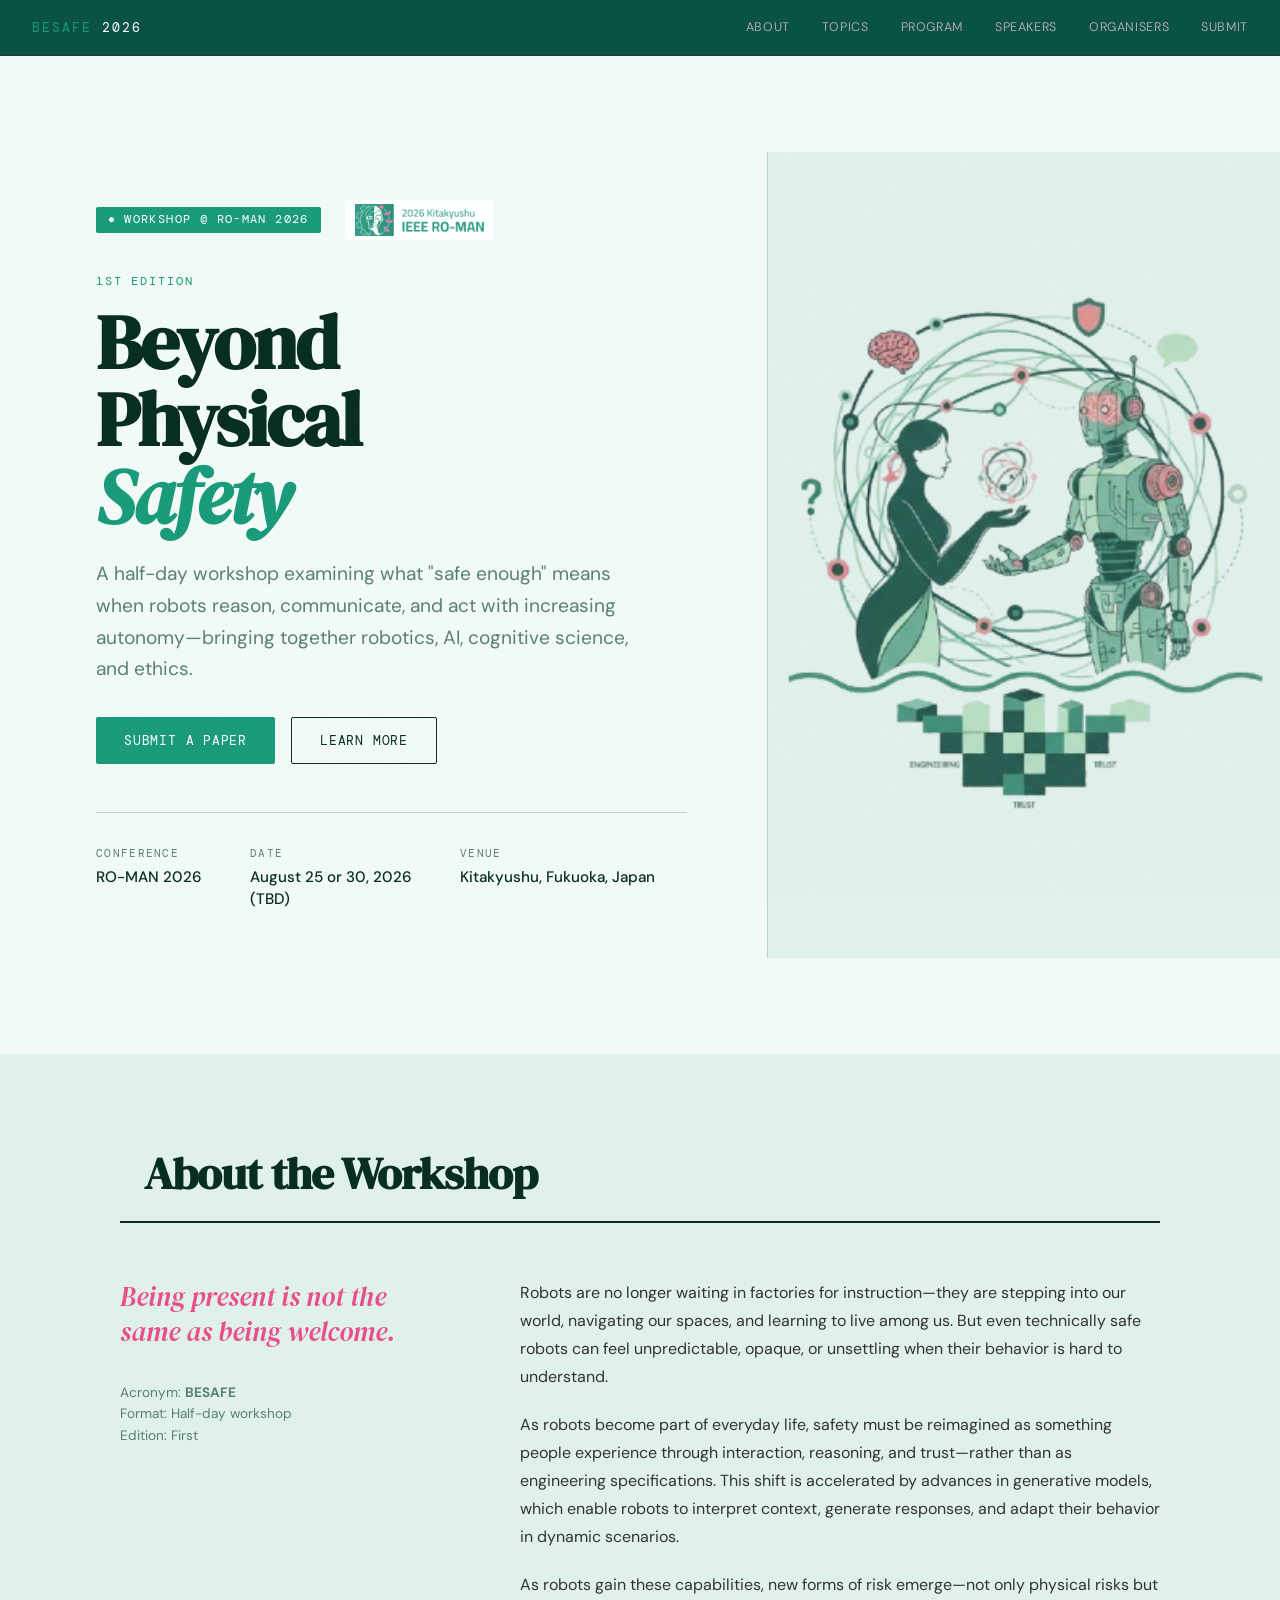
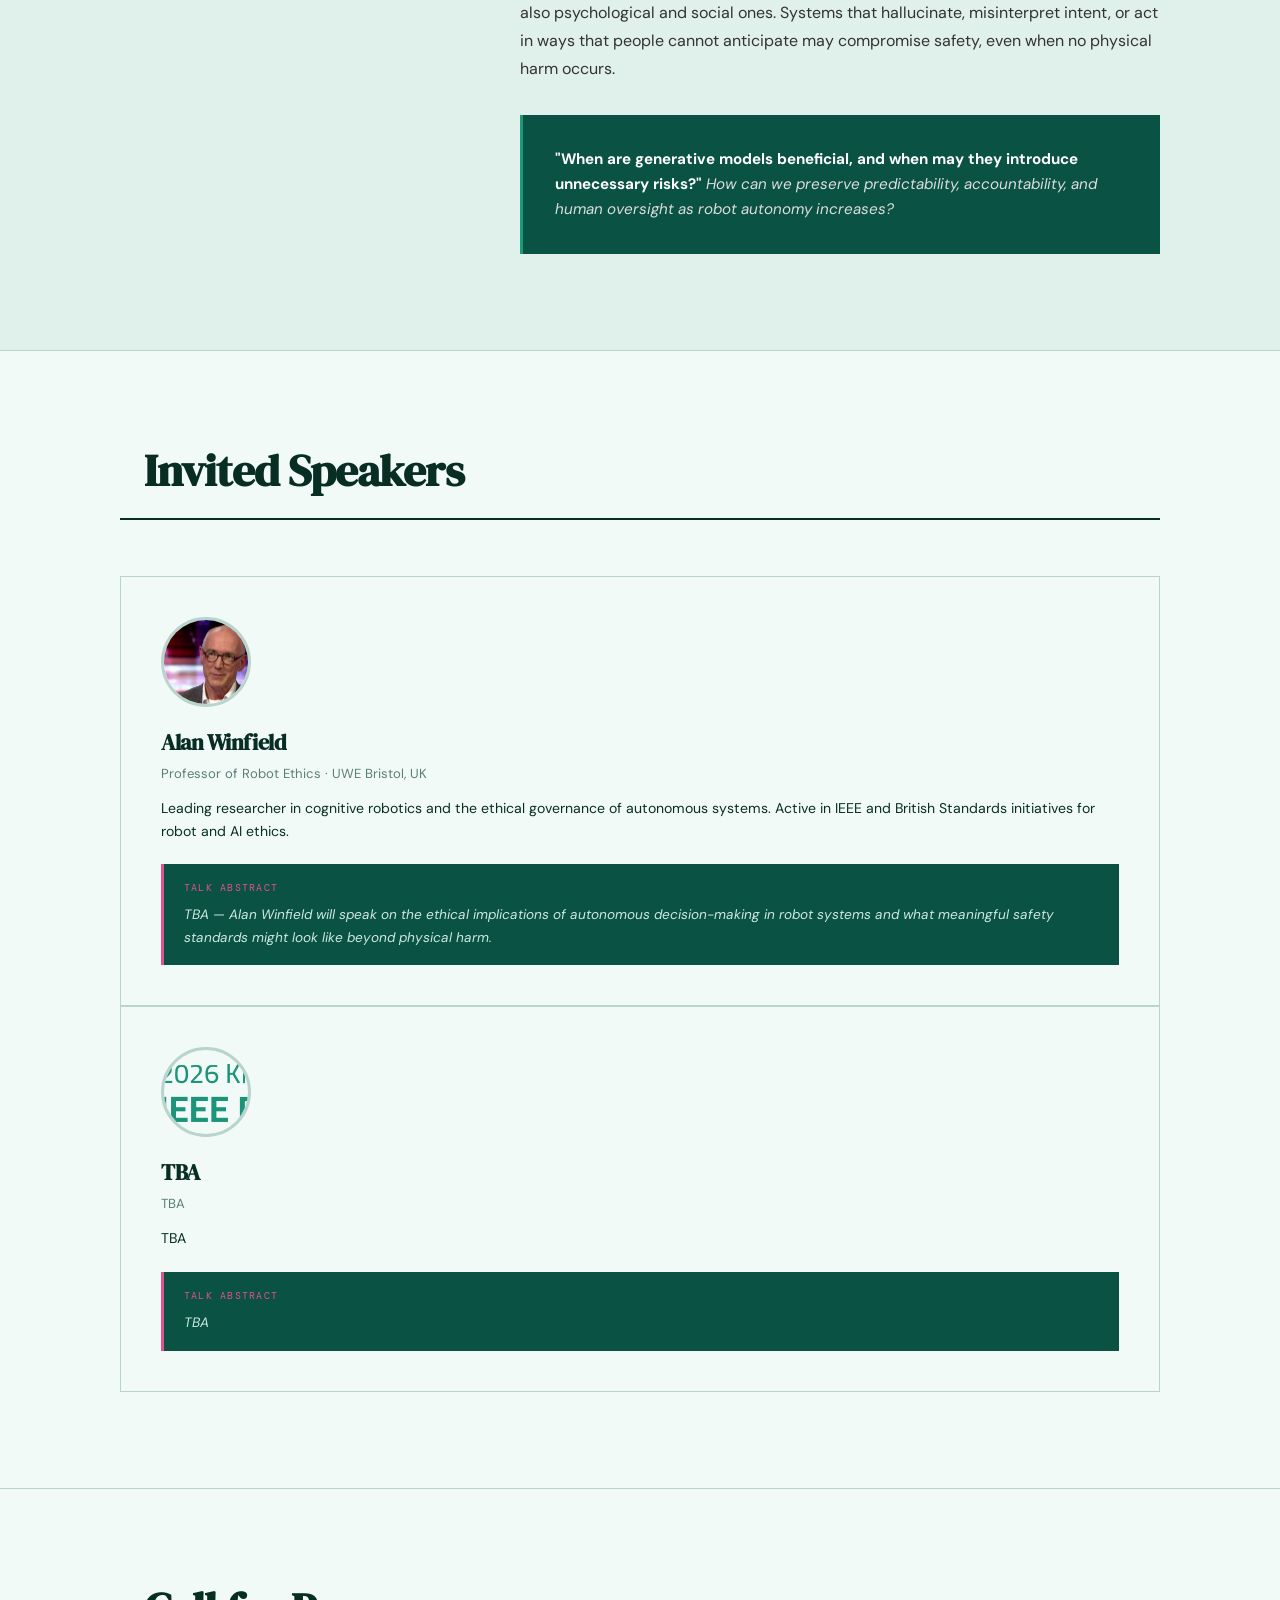
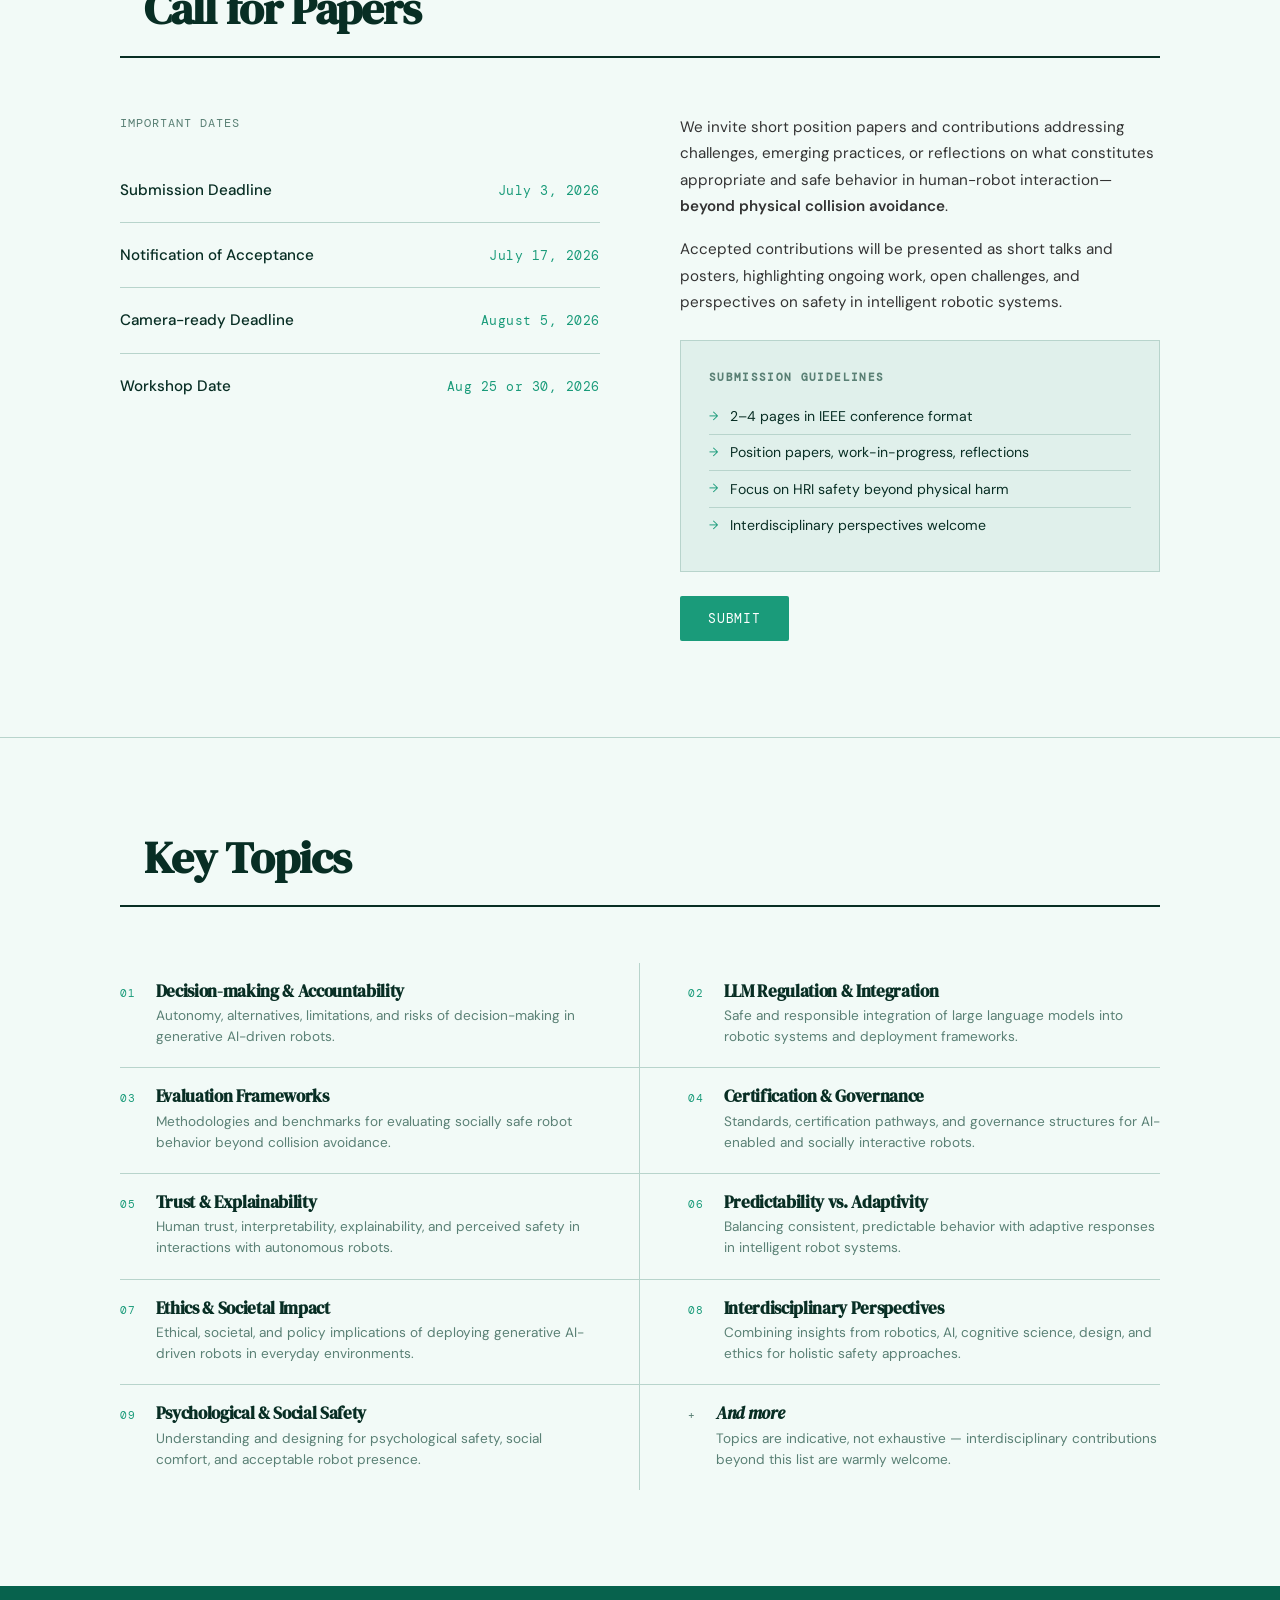
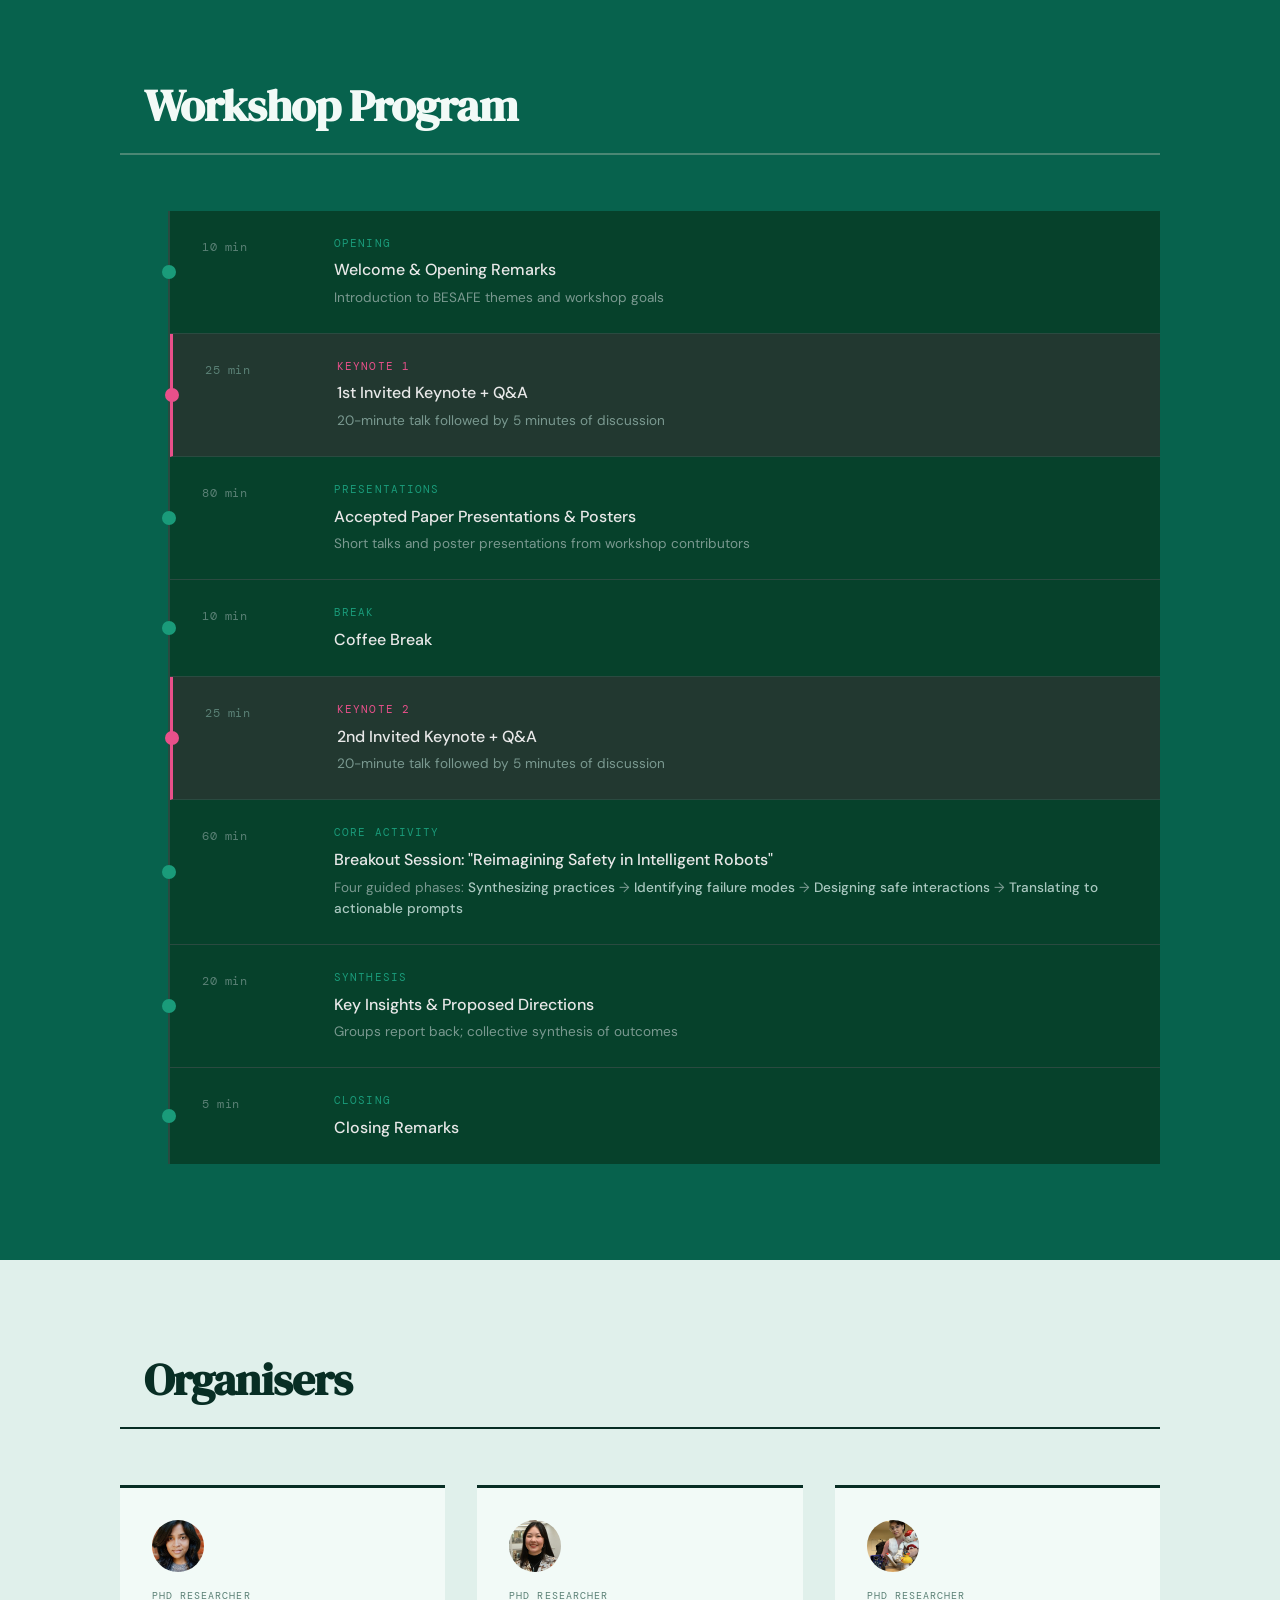
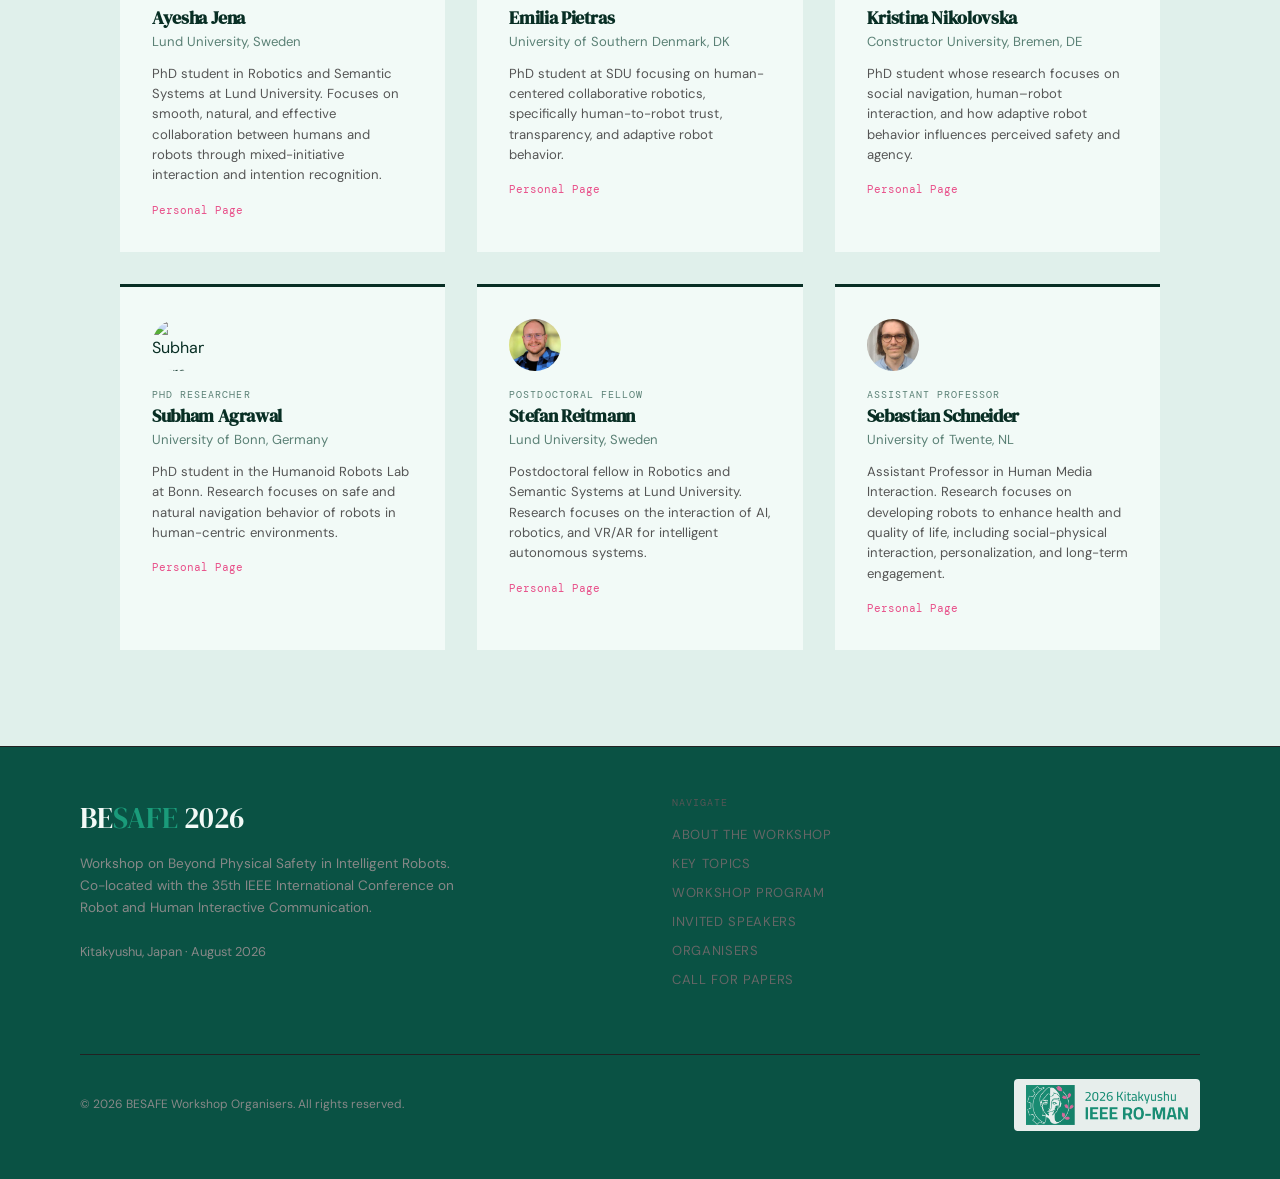
==== index.html @ f77785e9 "fix: rename to index.html" ====
<!DOCTYPE html>
<html lang="en">
<head>
  <meta charset="UTF-8">
  <meta name="viewport" content="width=device-width, initial-scale=1.0">
  <title>BESAFE 2026 — Beyond Physical Safety in Intelligent Robots</title>

  <!-- Google Fonts -->
  <link rel="preconnect" href="https://fonts.googleapis.com">
  <link href="https://fonts.googleapis.com/css2?family=DM+Serif+Display:ital@0;1&family=DM+Mono:wght@300;400;500&family=DM+Sans:wght@300;400;500;600&display=swap" rel="stylesheet">

  <!-- Styles -->
  <link rel="stylesheet" href="besafe-style.css">
</head>
<body>

<!-- ══ HEADER ══════════════════════════════════ -->
<header>
  <div class="logo"><span>BESAFE</span> 2026</div>
  <nav>
    <a href="#about">About</a>
    <a href="#topics">Topics</a>
    <a href="#program">Program</a>
    <a href="#speakers">Speakers</a>
    <a href="#organisers">Organisers</a>
    <a href="#submission">Submit</a>
  </nav>
</header>

<!-- ══ HERO ════════════════════════════════════ -->
<section class="hero" id="home">
  <div class="hero-left">
    <div>
      <div class="hero-tag-row">
        <div class="hero-tag">
          <span>●</span> Workshop @ RO-MAN 2026
        </div>
        <a href="https://ro-man2026.org" target="_blank" class="hero-roman-link">
          <img src="logo-header.png" alt="IEEE RO-MAN 2026" class="hero-roman-logo">
        </a>
      </div>
      <p class="hero-edition">1st Edition</p>
      <h1 class="hero-title display">
        Beyond<br>Physical
        <em>Safety</em>
      </h1>
      <p class="hero-sub">
        A half-day workshop examining what "safe enough" means when robots reason, communicate, and act with increasing autonomy—bringing together robotics, AI, cognitive science, and ethics.
      </p>
      <div class="cta-row">
        <a href="#submission" class="btn btn-primary">Submit a Paper</a>
        <a href="#about" class="btn btn-secondary">Learn More</a>
      </div>
    </div>
    <div class="hero-meta">
      <div class="hero-meta-row">
        <div class="hero-meta-item">
          <div class="label">Conference</div>
          <div class="value">RO-MAN 2026</div>
        </div>
        <div class="hero-meta-item">
          <div class="label">Date</div>
          <div class="value">August 25 or 30, 2026<br>(TBD)</div>
        </div>
        <div class="hero-meta-item">
          <div class="label">Venue</div>
          <div class="value">Kitakyushu, Fukuoka, Japan</div>
        </div>
      </div>
    </div>
  </div>
  <div class="hero-right">
    <img src="besafe_image-removebg.png" alt="RO-MAN 2026 Kitakyushu"
         style="width:100%; height:100%; object-fit:cover; display:block;">
  </div>
</section>

<!-- ══ ABOUT ════════════════════════════════════ -->
<section id="about">
  <div class="container">
    <div class="section-header">
      <span class="section-num"></span>
      <h2 class="section-title display">About the Workshop</h2>
    </div>
    <div class="about-grid">
      <div class="about-aside">
        <p class="about-tagline">Being present is not the same as being <em>welcome</em>.</p>
        <p style="font-size:0.85rem; color:var(--muted); line-height:1.6;">
          Acronym: <strong>BESAFE</strong><br>
          Format: Half-day workshop<br>
          Edition: First
        </p>
      </div>
      <div>
        <div class="about-body">
          <p>Robots are no longer waiting in factories for instruction—they are stepping into our world, navigating our spaces, and learning to live among us. But even technically safe robots can feel unpredictable, opaque, or unsettling when their behavior is hard to understand.</p>
          <p>As robots become part of everyday life, safety must be reimagined as something people experience through interaction, reasoning, and trust—rather than as engineering specifications. This shift is accelerated by advances in generative models, which enable robots to interpret context, generate responses, and adapt their behavior in dynamic scenarios.</p>
          <p>As robots gain these capabilities, new forms of risk emerge—not only physical risks but also psychological and social ones. Systems that hallucinate, misinterpret intent, or act in ways that people cannot anticipate may compromise safety, even when no physical harm occurs.</p>
        </div>
        <div class="about-callout">
          <strong>"When are generative models beneficial, and when may they introduce unnecessary risks?"</strong> How can we preserve predictability, accountability, and human oversight as robot autonomy increases?
        </div>
      </div>
    </div>
  </div>
</section>

<!-- ══ SPEAKERS ═════════════════════════════════ -->
<section id="speakers">
  <div class="container">
    <div class="section-header">
      <span class="section-num"></span>
      <h2 class="section-title display">Invited Speakers</h2>
    </div>

    <div class="speaker-card">
      <div class="speaker-photo-wrap">
        <img src="alan-winfield.jpg" alt="Alan Winfield" class="speaker-photo">
      </div>
      <div class="speaker-info">
        <h3 class="speaker-name display">Alan Winfield</h3>
        <p class="speaker-affil">Professor of Robot Ethics · UWE Bristol, UK</p>
        <p class="speaker-bio">Leading researcher in cognitive robotics and the ethical governance of autonomous systems. Active in IEEE and British Standards initiatives for robot and AI ethics.</p>
        <div class="speaker-talk">
          <span class="speaker-talk-label">Talk abstract</span>
          <p class="speaker-talk-text">TBA — Alan Winfield will speak on the ethical implications of autonomous decision-making in robot systems and what meaningful safety standards might look like beyond physical harm.</p>
        </div>
      </div>
    </div>

    <div class="speaker-card">
      <div class="speaker-photo-wrap">
        <img src="logo-header.png" alt="Something someting" class="speaker-photo">
      </div>
      <div class="speaker-info">
        <h3 class="speaker-name display">TBA</h3>
        <p class="speaker-affil">TBA</p>
        <p class="speaker-bio">TBA</p>
        <div class="speaker-talk">
          <span class="speaker-talk-label">Talk abstract</span>
          <p class="speaker-talk-text">TBA </p>
        </div>
      </div>
    </div>

  </div>
</section>



<!-- ══ SUBMISSION ════════════════════════════════ -->
<section id="submission">
  <div class="container">
    <div class="section-header">
      <span class="section-num"></span>
      <h2 class="section-title display">Call for Papers</h2>
    </div>
    <div class="submission-grid">
      <div>
        <p class="mono" style="color:var(--muted); margin-bottom:1.5rem;">Important dates</p>
        <div class="dates-stack">
          <div class="date-item">
            <span class="date-event">Submission Deadline</span>
            <span class="date-val">July 3, 2026</span>
          </div>
          <div class="date-item">
            <span class="date-event">Notification of Acceptance</span>
            <span class="date-val">July 17, 2026</span>
          </div>
          <div class="date-item">
            <span class="date-event">Camera-ready Deadline</span>
            <span class="date-val">August 5, 2026</span>
          </div>
          <div class="date-item">
            <span class="date-event">Workshop Date</span>
            <span class="date-val">Aug 25 or 30, 2026</span>
          </div>
        </div>
      </div>

      <div>
        <div class="submission-info">
          <p>We invite short position papers and contributions addressing challenges, emerging practices, or reflections on what constitutes appropriate and safe behavior in human-robot interaction—<strong>beyond physical collision avoidance</strong>.</p>
<p>Accepted contributions will be presented as short talks and posters, highlighting ongoing work, open challenges, and perspectives on safety in intelligent robotic systems.</p>        </div>
        <div class="format-box">
          <h4>Submission Guidelines</h4>
          <ul>
            <li>2–4 pages in IEEE conference format</li>
            <li>Position papers, work-in-progress, reflections</li>
            <li>Focus on HRI safety beyond physical harm</li>
            <li>Interdisciplinary perspectives welcome</li>
          </ul>
        </div>
        <div style="margin-top: 1.5rem;">
          <a href="#" class="btn btn-primary">Submit</a>
        </div>
      </div>
    </div>
  </div>
</section>


<!-- ══ TOPICS ═══════════════════════════════════ -->
<section id="topics">
  <div class="container">
    <div class="section-header">
      <span class="section-num"></span>
      <h2 class="section-title display">Key Topics</h2>
    </div>
    <div class="topics-list">
      <div class="topic-row">
        <span class="topic-num">01</span>
        <div>
          <h3 class="topic-title display">Decision-making &amp; Accountability</h3>
          <p class="topic-desc">Autonomy, alternatives, limitations, and risks of decision-making in generative AI-driven robots.</p>
        </div>
      </div>
      <div class="topic-row">
        <span class="topic-num">02</span>
        <div>
          <h3 class="topic-title display">LLM Regulation &amp; Integration</h3>
          <p class="topic-desc">Safe and responsible integration of large language models into robotic systems and deployment frameworks.</p>
        </div>
      </div>
      <div class="topic-row">
        <span class="topic-num">03</span>
        <div>
          <h3 class="topic-title display">Evaluation Frameworks</h3>
          <p class="topic-desc">Methodologies and benchmarks for evaluating socially safe robot behavior beyond collision avoidance.</p>
        </div>
      </div>
      <div class="topic-row">
        <span class="topic-num">04</span>
        <div>
          <h3 class="topic-title display">Certification &amp; Governance</h3>
          <p class="topic-desc">Standards, certification pathways, and governance structures for AI-enabled and socially interactive robots.</p>
        </div>
      </div>
      <div class="topic-row">
        <span class="topic-num">05</span>
        <div>
          <h3 class="topic-title display">Trust &amp; Explainability</h3>
          <p class="topic-desc">Human trust, interpretability, explainability, and perceived safety in interactions with autonomous robots.</p>
        </div>
      </div>
      <div class="topic-row">
        <span class="topic-num">06</span>
        <div>
          <h3 class="topic-title display">Predictability vs. Adaptivity</h3>
          <p class="topic-desc">Balancing consistent, predictable behavior with adaptive responses in intelligent robot systems.</p>
        </div>
      </div>
      <div class="topic-row">
        <span class="topic-num">07</span>
        <div>
          <h3 class="topic-title display">Ethics &amp; Societal Impact</h3>
          <p class="topic-desc">Ethical, societal, and policy implications of deploying generative AI-driven robots in everyday environments.</p>
        </div>
      </div>
      <div class="topic-row">
        <span class="topic-num">08</span>
        <div>
          <h3 class="topic-title display">Interdisciplinary Perspectives</h3>
          <p class="topic-desc">Combining insights from robotics, AI, cognitive science, design, and ethics for holistic safety approaches.</p>
        </div>
      </div>
      <div class="topic-row">
        <span class="topic-num">09</span>
        <div>
          <h3 class="topic-title display">Psychological &amp; Social Safety</h3>
          <p class="topic-desc">Understanding and designing for psychological safety, social comfort, and acceptable robot presence.</p>
        </div>
      </div>
      <div class="topic-row topic-row--more">
        <span class="topic-num">+</span>
        <div>
          <h3 class="topic-title display">And more</h3>
          <p class="topic-desc">Topics are indicative, not exhaustive — interdisciplinary contributions beyond this list are warmly welcome.</p>
        </div>
      </div>
    </div>
  </div>
</section>

<!-- ══ PROGRAM ══════════════════════════════════ -->
<section id="program">
  <div class="container">
    <div class="section-header">
      <span class="section-num"></span>
      <h2 class="section-title display">Workshop Program</h2>
    </div>
    <div class="schedule">
      <div class="schedule-item">
        <div class="sched-time">10 min</div>
        <div>
          <div class="sched-label">Opening</div>
          <div class="sched-title">Welcome &amp; Opening Remarks</div>
          <div class="sched-desc">Introduction to BESAFE themes and workshop goals</div>
        </div>
      </div>
      <div class="schedule-item highlight">
        <div class="sched-time">25 min</div>
        <div>
          <div class="sched-label">Keynote 1</div>
          <div class="sched-title">1st Invited Keynote + Q&amp;A</div>
          <div class="sched-desc">20-minute talk followed by 5 minutes of discussion</div>
        </div>
      </div>
      <div class="schedule-item">
        <div class="sched-time">80 min</div>
        <div>
          <div class="sched-label">Presentations</div>
          <div class="sched-title">Accepted Paper Presentations &amp; Posters</div>
          <div class="sched-desc">Short talks and poster presentations from workshop contributors</div>
        </div>
      </div>
      <div class="schedule-item">
        <div class="sched-time">10 min</div>
        <div>
          <div class="sched-label">Break</div>
          <div class="sched-title">Coffee Break</div>
        </div>
      </div>
      <div class="schedule-item highlight">
        <div class="sched-time">25 min</div>
        <div>
          <div class="sched-label">Keynote 2</div>
          <div class="sched-title">2nd Invited Keynote + Q&amp;A</div>
          <div class="sched-desc">20-minute talk followed by 5 minutes of discussion</div>
        </div>
      </div>
      <div class="schedule-item">
        <div class="sched-time">60 min</div>
        <div>
          <div class="sched-label">Core Activity</div>
          <div class="sched-title">Breakout Session: "Reimagining Safety in Intelligent Robots"</div>
          <div class="sched-desc">
            Four guided phases: <strong>Synthesizing practices</strong> → <strong>Identifying failure modes</strong> → <strong>Designing safe interactions</strong> → <strong>Translating to actionable prompts</strong>
          </div>
        </div>
      </div>
      <div class="schedule-item">
        <div class="sched-time">20 min</div>
        <div>
          <div class="sched-label">Synthesis</div>
          <div class="sched-title">Key Insights &amp; Proposed Directions</div>
          <div class="sched-desc">Groups report back; collective synthesis of outcomes</div>
        </div>
      </div>
      <div class="schedule-item">
        <div class="sched-time">5 min</div>
        <div>
          <div class="sched-label">Closing</div>
          <div class="sched-title">Closing Remarks</div>
        </div>
      </div>
    </div>
  </div>
</section>


<!-- ══ ORGANISERS ═══════════════════════════════ -->
<section id="organisers">
  <div class="container">
    <div class="section-header">
      <span class="section-num"></span>
      <h2 class="section-title display">Organisers</h2>
    </div>
    <div class="org-grid">

      <div class="org-card">
        <div class="org-avatar-photo">
          <img src="ayesha.jpg" alt="Ayesha Jena">
        </div>
        <div class="org-role">PhD Researcher</div>
        <h3 class="org-name display">Ayesha Jena</h3>
        <p class="org-affil">Lund University, Sweden</p>
        <p class="org-bio">PhD student in Robotics and Semantic Systems at Lund University. Focuses on smooth, natural, and effective collaboration between humans and robots through mixed-initiative interaction and intention recognition.</p>
        <a href="https://portal.research.lu.se/en/persons/ayesha-jena/" target="_blank" class="org-contact">Personal Page</a>
      </div>

      <div class="org-card">
        <div class="org-avatar-photo">
          <img src="emilia.jpg" alt="Emilia Pietras">
        </div>
        <div class="org-role">PhD Researcher</div>
        <h3 class="org-name display">Emilia Pietras</h3>
        <p class="org-affil">University of Southern Denmark, DK</p>
        <p class="org-bio">PhD student at SDU focusing on human-centered collaborative robotics, specifically human-to-robot trust, transparency, and adaptive robot behavior.</p>
        <a href="https://portal.findresearcher.sdu.dk/en/persons/empi/" target="_blank" class="org-contact">Personal Page</a>
      </div>

      <div class="org-card">
        <div class="org-avatar-photo">
          <img src="kristna.JPG" alt="Kristina Nikolovska">
        </div>
        <div class="org-role">PhD Researcher</div>
        <h3 class="org-name display">Kristina Nikolovska</h3>
        <p class="org-affil">Constructor University, Bremen, DE</p>
        <p class="org-bio">PhD student whose research focuses on social navigation, human–robot interaction, and how adaptive robot behavior influences perceived safety and agency.</p>
        <a href="https://kristina-nikolovska.netlify.app/" target="_blank" class="org-contact">Personal Page</a>
      </div>

      <div class="org-card">
        <div class="org-avatar-photo">
          <img src="subham.jpg" alt="Subham Agrawal">
        </div>
        <div class="org-role">PhD Researcher</div>
        <h3 class="org-name display">Subham Agrawal</h3>
        <p class="org-affil">University of Bonn, Germany</p>
        <p class="org-bio">PhD student in the Humanoid Robots Lab at Bonn. Research focuses on safe and natural navigation behavior of robots in human-centric environments.</p>
        <a href="https://www.linkedin.com/in/subham-agrawal-11147211b/" target="_blank" class="org-contact">Personal Page</a>
      </div>

      <div class="org-card">
        <div class="org-avatar-photo">
          <img src="stefan.jpg" alt="Stefan Reitmann">
        </div>
        <div class="org-role">Postdoctoral Fellow</div>
        <h3 class="org-name display">Stefan Reitmann</h3>
        <p class="org-affil">Lund University, Sweden</p>
        <p class="org-bio">Postdoctoral fellow in Robotics and Semantic Systems at Lund University. Research focuses on the interaction of AI, robotics, and VR/AR for intelligent autonomous systems.</p>
        <a href="https://reitmania.github.io/" target="_blank" class="org-contact">Personal Page</a>
      </div>

      <div class="org-card">
        <div class="org-avatar-photo">
          <img src="sebastian.jpg" alt="Sebastian Schneider">
        </div>
        <div class="org-role">Assistant Professor</div>
        <h3 class="org-name display">Sebastian Schneider</h3>
        <p class="org-affil">University of Twente, NL</p>
        <p class="org-bio">Assistant Professor in Human Media Interaction. Research focuses on developing robots to enhance health and quality of life, including social-physical interaction, personalization, and long-term engagement.</p>
        <a href="https://people.utwente.nl/s.schneider" target="_blank" class="org-contact">Personal Page</a>
      </div>

    </div>
  </div>
</section>


<!-- ══ FOOTER ════════════════════════════════════ -->
<footer>
  <div>
    <div class="footer-brand">BE<span>SAFE</span> 2026</div>
    <p class="footer-desc">Workshop on Beyond Physical Safety in Intelligent Robots. Co-located with the 35th IEEE International Conference on Robot and Human Interactive Communication.</p>
    <p class="footer-meta">Kitakyushu, Japan · August 2026</p>
  </div>
  <div>
    <p class="footer-nav-title">Navigate</p>
    <nav class="footer-nav">
      <a href="#about">About the Workshop</a>
      <a href="#topics">Key Topics</a>
      <a href="#program">Workshop Program</a>
      <a href="#speakers">Invited Speakers</a>
      <a href="#organisers">Organisers</a>
      <a href="#submission">Call for Papers</a>
    </nav>
  </div>
  <div class="footer-bottom">
    <span>© 2026 BESAFE Workshop Organisers. All rights reserved.</span>
    <a href="https://ro-man2026.org" target="_blank" class="footer-roman-link">
      <img src="logo-header.png" alt="IEEE RO-MAN 2026" class="footer-roman-logo">
    </a>
  </div>
</footer>

<!-- Mechanics -->
<script src="besafe-script.js"></script>
</body>
</html>
---- besafe-style.css ----
/* ══════════════════════════════════════════════
   BESAFE 2026 — Styles
   besafe-style.css
   ══════════════════════════════════════════════ */

/* ── CSS VARIABLES ── */
:root {
  --ink: #082e24;
  --paper: #f2faf7;
  --accent: #1a9b7a;
  --accent2: #e8508a;
  --muted: #5a8075;
  --rule: #b8d4cc;
  --warm: #e0f0eb;
  --block: #0a5244;
}

/* ── RESET ── */
*, *::before, *::after { box-sizing: border-box; margin: 0; padding: 0; }
html { scroll-behavior: smooth; }
body {
  background: var(--paper);
  color: var(--ink);
  font-family: 'DM Sans', sans-serif;
  font-size: 16px;
  line-height: 1.6;
  overflow-x: hidden;
}

/* ── TYPOGRAPHY ── */
.display {
  font-family: 'DM Serif Display', Georgia, serif;
  line-height: 1.05;
  letter-spacing: -0.02em;
}
.mono {
  font-family: 'DM Mono', monospace;
  font-size: 0.78rem;
  letter-spacing: 0.08em;
  text-transform: uppercase;
}

/* ── NOISE TEXTURE OVERLAY ── */
body::before {
  content: '';
  position: fixed; inset: 0; pointer-events: none; z-index: 9999;
  background-image: url("data:image/svg+xml,%3Csvg xmlns='http://www.w3.org/2000/svg' width='300' height='300'%3E%3Cfilter id='n'%3E%3CfeTurbulence type='fractalNoise' baseFrequency='0.9' numOctaves='4' stitchTiles='stitch'/%3E%3C/filter%3E%3Crect width='300' height='300' filter='url(%23n)' opacity='0.025'/%3E%3C/svg%3E");
  opacity: 0.4;
}

/* ── HEADER ── */
header {
  position: sticky; top: 0; z-index: 100;
  background: var(--block);
  border-bottom: 1px solid #333;
  padding: 0 2rem;
  display: flex; align-items: center; justify-content: space-between;
  height: 56px;
}
.logo {
  color: #fff;
  font-family: 'DM Mono', monospace;
  font-size: 0.82rem;
  letter-spacing: 0.15em;
  text-transform: uppercase;
}
.logo span { color: var(--accent); }
nav { display: flex; gap: 2rem; }
nav a {
  color: #aaa;
  text-decoration: none;
  font-size: 0.78rem;
  letter-spacing: 0.05em;
  text-transform: uppercase;
  transition: color 0.2s;
}
nav a:hover,
nav a.active { color: #fff; }

/* ── HERO ── */
.hero {
  min-height: 40vh;
  display: grid;
  grid-template-columns: 3fr 2fr;
  position: relative;
  overflow: hidden;
}
.hero-left {
  padding: 3rem 5rem 3rem 6rem;
  display: flex; flex-direction: column; justify-content: center;
  border-right: 1px solid var(--rule);
  position: relative; z-index: 2;
}
.hero-tag-row {
  display: flex;
  align-items: center;
  gap: 1.5rem;
  margin-bottom: 2rem;
}
.hero-tag {
  display: inline-flex; align-items: center; gap: 0.5rem;
  background: var(--accent); color: #fff;
  padding: 0.25rem 0.75rem;
  border-radius: 2px;
  font-size: 0.72rem;
  letter-spacing: 0.12em;
  text-transform: uppercase;
  font-family: 'DM Mono', monospace;
  width: fit-content;
  margin-bottom: 0;
  animation: fadeSlide 0.8s ease both;
}
.hero-edition {
  font-family: 'DM Mono', monospace;
  font-size: 0.78rem;
  letter-spacing: 0.15em;
  text-transform: uppercase;
  color: var(--accent);
  margin-bottom: 0.75rem;
}
.hero-title {
  font-family: 'DM Serif Display', serif;
  font-size: clamp(3.5rem, 6vw, 6.5rem);
  line-height: 1.0;
  letter-spacing: -0.03em;
  animation: fadeSlide 0.8s 0.15s ease both;
}
.hero-title em {
  display: block;
  color: var(--accent);
  font-style: italic;
}
.hero-sub {
  font-size: 1.2rem;
  color: var(--muted);
  max-width: 540px;
  line-height: 1.65;
  margin-top: 1.5rem;
  animation: fadeSlide 0.8s 0.3s ease both;
}
.hero-meta {
  margin-top: 3rem;
  padding-top: 2rem;
  border-top: 1px solid var(--rule);
  animation: fadeSlide 0.8s 0.45s ease both;
}
.hero-meta-row {
  display: flex; align-items: flex-start; gap: 3rem;
}
.hero-meta-item .label {
  font-family: 'DM Mono', monospace;
  font-size: 0.68rem;
  letter-spacing: 0.12em;
  text-transform: uppercase;
  color: var(--muted);
  margin-bottom: 0.3rem;
}
.hero-meta-item .value {
  font-size: 0.95rem;
  font-weight: 500;
  color: var(--ink);
  line-height: 1.4;
}
.hero-right {
  position: relative;
  overflow: hidden;
  background: var(--warm);
}
.hero-right img {
  width: 100%;
  height: 100%;
  object-fit: contain;
  object-position: center center;
  display: block;
}
.cta-row {
  display: flex; gap: 1rem; margin-top: 2rem;
  animation: fadeSlide 0.8s 0.6s ease both;
}
.hero-roman-link {
  display: inline-block;
  background: #fff;
  padding: 4px 10px;
  border-radius: 4px;
  opacity: 0.9;
  transition: opacity 0.2s;
}
.hero-roman-link:hover { opacity: 1; }
.hero-roman-logo {
  height: 32px;
  width: auto;
  display: block;
}
@media (max-width: 1024px) {
  .hero { grid-template-columns: 1fr; }
  .hero-left { padding: 5rem 3rem 3rem; border-right: none; border-bottom: 1px solid var(--rule); }
  .hero-right { min-height: 300px; }
}
@media (max-width: 640px) {
  .hero-left { padding: 4rem 1.5rem 2rem; }
  .hero-right { min-height: 220px; }
  .hero-tag-row { flex-wrap: wrap; }
}

/* ── BUTTONS ── */
.btn {
  display: inline-flex; align-items: center; gap: 0.5rem;
  padding: 0.75rem 1.75rem;
  font-size: 0.82rem;
  letter-spacing: 0.06em;
  text-transform: uppercase;
  text-decoration: none;
  font-family: 'DM Mono', monospace;
  border-radius: 2px;
  transition: all 0.2s;
  cursor: pointer; border: none;
}
.btn-primary { background: var(--accent); color: #fff; }
.btn-primary:hover { background: #127a5e; }
.btn-secondary {
  background: transparent;
  color: var(--ink);
  border: 1.5px solid var(--ink);
}
.btn-secondary:hover { background: var(--ink); color: var(--paper); }

/* ── ANIMATIONS ── */
@keyframes fadeSlide {
  from { opacity: 0; transform: translateY(20px); }
  to { opacity: 1; transform: translateY(0); }
}
.reveal {
  opacity: 0;
  transform: translateY(16px);
  transition: opacity 0.5s ease, transform 0.5s ease;
}
.reveal.revealed {
  opacity: 1;
  transform: translateY(0);
}

/* ── SECTION SHARED ── */
section { padding: 6rem 0; }
.container { max-width: 1200px; margin: 0 auto; padding: 0 5rem; }
.section-header {
  display: flex; align-items: baseline; gap: 1.5rem;
  margin-bottom: 3.5rem;
  padding-bottom: 1.5rem;
  border-bottom: 2px solid var(--ink);
}
.section-num {
  font-family: 'DM Mono', monospace;
  font-size: 0.72rem;
  color: var(--muted);
  letter-spacing: 0.1em;
}
.section-title {
  font-family: 'DM Serif Display', serif;
  font-size: clamp(2rem, 3.5vw, 3rem);
  letter-spacing: -0.02em;
  flex: 1;
}

/* ── ABOUT ── */
#about { background: var(--warm); }
.about-grid {
  display: grid;
  grid-template-columns: 1fr 2fr;
  gap: 5rem;
  align-items: start;
}
.about-tagline {
  font-family: 'DM Serif Display', serif;
  font-size: 1.7rem;
  font-style: italic;
  line-height: 1.3;
  color: var(--accent2);
  margin-bottom: 2rem;
}
.about-body { font-size: 1.0rem; line-height: 1.75; color: #333; }
.about-body p + p { margin-top: 1.25rem; }
.about-callout {
  background: var(--block);
  color: #ddd;
  padding: 2rem;
  border-left: 3px solid var(--accent);
  margin-top: 2rem;
  font-size: 0.95rem;
  line-height: 1.65;
  font-style: italic;
}
.about-callout strong { color: #fff; font-style: normal; }

/* ── AUDIENCE PILLS ── */
.audience-grid {
  display: flex; flex-wrap: wrap; gap: 0.75rem;
  margin-top: 1rem;
}
.audience-pill {
  background: transparent;
  border: 1.5px solid var(--rule);
  padding: 0.5rem 1.25rem;
  font-size: 0.82rem;
  border-radius: 100px;
  transition: all 0.2s;
  cursor: default;
}
.audience-pill:hover { border-color: var(--ink); background: var(--ink); color: var(--paper); }

/* ── TOPICS ── */
#topics { border-top: 1px solid var(--rule); }
.topics-list {
  display: grid;
  grid-template-columns: 1fr 1fr;
  gap: 0;
}
.topic-row {
  display: flex;
  align-items: baseline;
  gap: 1.25rem;
  padding: 1.25rem 0;
  border-bottom: 1px solid var(--rule);
}
.topic-row:nth-child(odd)  { padding-right: 3rem; border-right: 1px solid var(--rule); }
.topic-row:nth-child(even) { padding-left: 3rem; }
.topic-row:nth-last-child(-n+2) { border-bottom: none; }
.topic-num {
  font-family: 'DM Mono', monospace;
  font-size: 0.7rem;
  color: var(--accent);
  letter-spacing: 0.08em;
  flex-shrink: 0;
  padding-top: 2px;
}
.topic-title {
  font-family: 'DM Serif Display', serif;
  font-size: 1.05rem;
  margin-bottom: 0.3rem;
}
.topic-desc { font-size: 0.85rem; color: var(--muted); line-height: 1.55; }
.topic-row--more .topic-num { color: var(--muted); }
.topic-row--more .topic-title { font-style: italic; }


/* ── PROGRAM ── */
#program { background: #07624d; color: var(--paper); }
#program .section-title { color: var(--paper); }
#program .section-num { color: #1f755d; }
#program .section-header { border-bottom-color: #4b8774; }

.schedule {
  display: flex; flex-direction: column; gap: 0;
  border-left: 2px solid #2a4a40;
  margin-left: 3rem;
}
.schedule-item {
  display: grid;
  grid-template-columns: 100px 1fr;
  gap: 2rem;
  padding: 1.5rem 2rem;
  border-bottom: 1px solid #2a4a40;
  position: relative;
  transition: background 0.2s;
  background: #06412b;
}
.schedule-item:last-child { border-bottom: none; }
.schedule-item:hover { background: #284540; }
.schedule-item::before {
  content: '';
  position: absolute;
  left: -8px; top: 50%;
  transform: translateY(-50%);
  width: 14px; height: 14px;
  border-radius: 50%;
  background: var(--accent);
  border: 2px solid var(--accent);
}
.schedule-item.highlight { background: #223830; border-left: 3px solid var(--accent2); }
.schedule-item.highlight::before { background: var(--accent2); border-color: var(--accent2); }
.schedule-item.highlight .sched-label { color: var(--accent2); }

.sched-time {
  font-family: 'DM Mono', monospace;
  font-size: 0.78rem;
  color: #5a8075;
  padding-top: 0.2rem;
  letter-spacing: 0.05em;
}
.sched-label {
  font-size: 0.7rem;
  font-family: 'DM Mono', monospace;
  letter-spacing: 0.1em;
  text-transform: uppercase;
  color: var(--accent);
  margin-bottom: 0.3rem;
}
.sched-title { font-size: 1rem; font-weight: 500; color: #e8e8e8; }
.sched-desc { font-size: 0.85rem; color: #7a9990; margin-top: 0.25rem; }
.sched-desc strong { color: #aac8c0; font-weight: 500; }

@media (max-width: 640px) {
  .schedule { margin-left: 1rem; }
  .schedule-item { grid-template-columns: 70px 1fr; gap: 1rem; }
}



/* ── SPEAKERS ── */
#speakers { border-top: 1px solid var(--rule); }
.speakers-grid {
  display: grid;
  grid-template-columns: repeat(2, 1fr);
  gap: 2rem;
}
.speaker-card {
  background: var(--paper);
  border: 1px solid var(--rule);
  padding: 2.5rem;
  display: flex;
  flex-direction: column;
  gap: 1.5rem;
  transition: border-color 0.2s;
}
.speaker-card:hover { border-color: var(--accent); }
.speaker-photo-wrap {
  width: 90px;
  height: 90px;
  border-radius: 50%;
  overflow: hidden;
  flex-shrink: 0;
  border: 3px solid var(--rule);
}
.speaker-photo {
  width: 100%;
  height: 100%;
  object-fit: cover;
  display: block;
}
.speaker-info { display: flex; flex-direction: column; gap: 0.35rem; }
.speaker-name {
  font-family: 'DM Serif Display', serif;
  font-size: 1.4rem;
  margin-bottom: 0.15rem;
}
.speaker-affil { font-size: 0.82rem; color: var(--muted); margin-bottom: 0.5rem; }
.speaker-bio { font-size: 0.88rem; line-height: 1.6; color: var(--ink); }
.speaker-talk {
  margin-top: 1rem;
  padding: 1rem 1.25rem;
  background: var(--block);
  border-left: 3px solid var(--accent2);
}
.speaker-talk-label {
  display: block;
  font-family: 'DM Mono', monospace;
  font-size: 0.65rem;
  letter-spacing: 0.12em;
  text-transform: uppercase;
  color: var(--accent2);
  margin-bottom: 0.5rem;
}
.speaker-talk-text {
  font-size: 0.85rem;
  line-height: 1.65;
  color: #cce8e0;
  font-style: italic;
}
@media (max-width: 640px) {
  .speakers-grid { grid-template-columns: 1fr; }
}

/* ── ORGANISERS ── */
#organisers { background: var(--warm); }
.org-grid {
  display: grid;
  grid-template-columns: repeat(3, 1fr);
  gap: 2rem;
}
.org-card {
  background: var(--paper);
  padding: 2rem;
  border-top: 3px solid var(--ink);
  transition: border-color 0.2s;
}
.org-card:hover { border-color: var(--accent); }
.org-avatar {
  width: 52px; height: 52px;
  border-radius: 50%;
  background: var(--ink);
  display: flex; align-items: center; justify-content: center;
  font-family: 'DM Serif Display', serif;
  font-size: 1.1rem;
  color: var(--paper);
  margin-bottom: 1rem;
}
.org-avatar-photo {
  width: 52px;
  height: 52px;
  border-radius: 50%;
  overflow: hidden;
  margin-bottom: 1rem;
}
.org-avatar-photo img {
  width: 100%;
  height: 100%;
  object-fit: cover;
  display: block;
}
.org-role {
  font-family: 'DM Mono', monospace;
  font-size: 0.65rem;
  letter-spacing: 0.1em;
  text-transform: uppercase;
  color: var(--muted);
  margin-bottom: 0.25rem;
}
.org-name {
  font-family: 'DM Serif Display', serif;
  font-size: 1.1rem;
  margin-bottom: 0.2rem;
}
.org-affil { font-size: 0.82rem; color: var(--muted); margin-bottom: 0.75rem; }
.org-bio { font-size: 0.82rem; line-height: 1.55; color: #555; }
.org-contact {
  margin-top: 1rem;
  font-family: 'DM Mono', monospace;
  font-size: 0.7rem;
  color: var(--accent2);
  text-decoration: none;
  display: block;
}
.org-contact:hover { text-decoration: underline; }
.org-lead-badge {
  display: inline-block;
  background: var(--ink);
  color: var(--paper);
  font-family: 'DM Mono', monospace;
  font-size: 0.62rem;
  letter-spacing: 0.08em;
  text-transform: uppercase;
  padding: 0.15rem 0.45rem;
  border-radius: 2px;
  margin-bottom: 0.5rem;
}

/* ── SUBMISSION ── */
#submission { border-top: 1px solid var(--rule); }
.submission-grid {
  display: grid;
  grid-template-columns: 1fr 1fr;
  gap: 5rem;
  align-items: start;
}
.dates-stack { display: flex; flex-direction: column; gap: 0; }
.date-item {
  display: grid;
  grid-template-columns: 1fr 160px;
  gap: 1rem;
  align-items: baseline;
  padding: 1.25rem 0;
  border-bottom: 1px solid var(--rule);
}
.date-item:last-child { border-bottom: none; }
.date-event { font-size: 0.95rem; font-weight: 500; }
.date-val {
  font-family: 'DM Mono', monospace;
  font-size: 0.8rem;
  color: var(--accent);
  text-align: right;
  letter-spacing: 0.04em;
}
.submission-info { font-size: 0.95rem; line-height: 1.75; color: #333; }
.submission-info p + p { margin-top: 1rem; }
.submission-info strong { font-weight: 600; }
.format-box {
  background: var(--warm);
  border: 1.5px solid var(--rule);
  padding: 1.75rem;
  margin-top: 1.5rem;
}
.format-box h4 {
  font-family: 'DM Mono', monospace;
  font-size: 0.7rem;
  letter-spacing: 0.12em;
  text-transform: uppercase;
  color: var(--muted);
  margin-bottom: 0.75rem;
}
.format-box ul { list-style: none; padding: 0; }
.format-box li {
  font-size: 0.88rem;
  padding: 0.4rem 0;
  display: flex; align-items: center; gap: 0.75rem;
  border-bottom: 1px solid var(--rule);
}
.format-box li:last-child { border-bottom: none; }
.format-box li::before {
  content: '→';
  color: var(--accent);
  font-size: 0.75rem;
  flex-shrink: 0;
}

/* ── FOOTER ── */
footer {
  background: var(--block);
  color: #888;
  padding: 3rem 5rem;
  display: grid;
  grid-template-columns: 1fr 1fr;
  gap: 4rem;
  align-items: start;
  border-top: 1px solid #222;
}
.footer-brand {
  font-family: 'DM Serif Display', serif;
  font-size: 1.8rem;
  color: var(--paper);
  margin-bottom: 0.75rem;
}
.footer-brand span { color: var(--accent); }
.footer-desc { font-size: 0.85rem; line-height: 1.6; max-width: 380px; }
.footer-meta { font-size: 0.8rem; margin-top: 1.5rem; }
.footer-nav { display: flex; flex-direction: column; gap: 0.5rem; }
.footer-nav a { color: #666; text-decoration: none; font-size: 0.82rem; transition: color 0.2s; }
.footer-nav a:hover { color: #ccc; }
.footer-nav-title {
  font-family: 'DM Mono', monospace;
  font-size: 0.65rem;
  letter-spacing: 0.1em;
  text-transform: uppercase;
  color: #555;
  margin-bottom: 0.75rem;
}
.footer-bottom {
  grid-column: 1 / -1;
  border-top: 1px solid #222;
  padding-top: 1.5rem;
  font-size: 0.75rem;
  display: flex;
  justify-content: space-between;
  align-items: center;
}
.footer-roman-link {
  display: inline-block;
  background: #fff;
  padding: 6px 12px;
  border-radius: 4px;
  opacity: 0.9;
  transition: opacity 0.2s;
}
.footer-roman-link:hover { opacity: 1; }
.footer-roman-logo {
  height: 40px;
  width: auto;
  display: block;
}

/* ── RESPONSIVE ── */
@media (max-width: 1024px) {
  .container { padding: 0 3rem; }
  .hero { grid-template-columns: 1fr; }
  .hero-left { padding: 5rem 3rem 3rem; border-right: none; border-bottom: 1px solid var(--rule); }
  .hero-right { min-height: 300px; }
  .about-grid { grid-template-columns: 1fr; gap: 2rem; }
  .topics-list { grid-template-columns: 1fr; }
  .topic-row:nth-child(odd) { padding-right: 0; border-right: none; }
  .topic-row:nth-child(even) { padding-left: 0; }
  .topic-row:nth-last-child(-n+2) { border-bottom: 1px solid var(--rule); }
  .topic-row:last-child { border-bottom: none; }
  .org-grid { grid-template-columns: repeat(2, 1fr); }
  .submission-grid { grid-template-columns: 1fr; gap: 3rem; }
  footer { grid-template-columns: 1fr; gap: 2rem; }
  footer .footer-bottom { flex-direction: column; gap: 0.5rem; text-align: center; }
}
@media (max-width: 640px) {
  .container { padding: 0 1.5rem; }
  header { padding: 0 1.5rem; }
  nav { display: none; }
  .hero-left { padding: 4rem 1.5rem 2rem; }
  .hero-right { min-height: 220px; }
  .hero-tag-row { flex-wrap: wrap; }
  .speakers-grid { grid-template-columns: 1fr; }
  .org-grid { grid-template-columns: 1fr; }
  .schedule { margin-left: 1rem; }
  footer { padding: 2rem 1.5rem; }
}
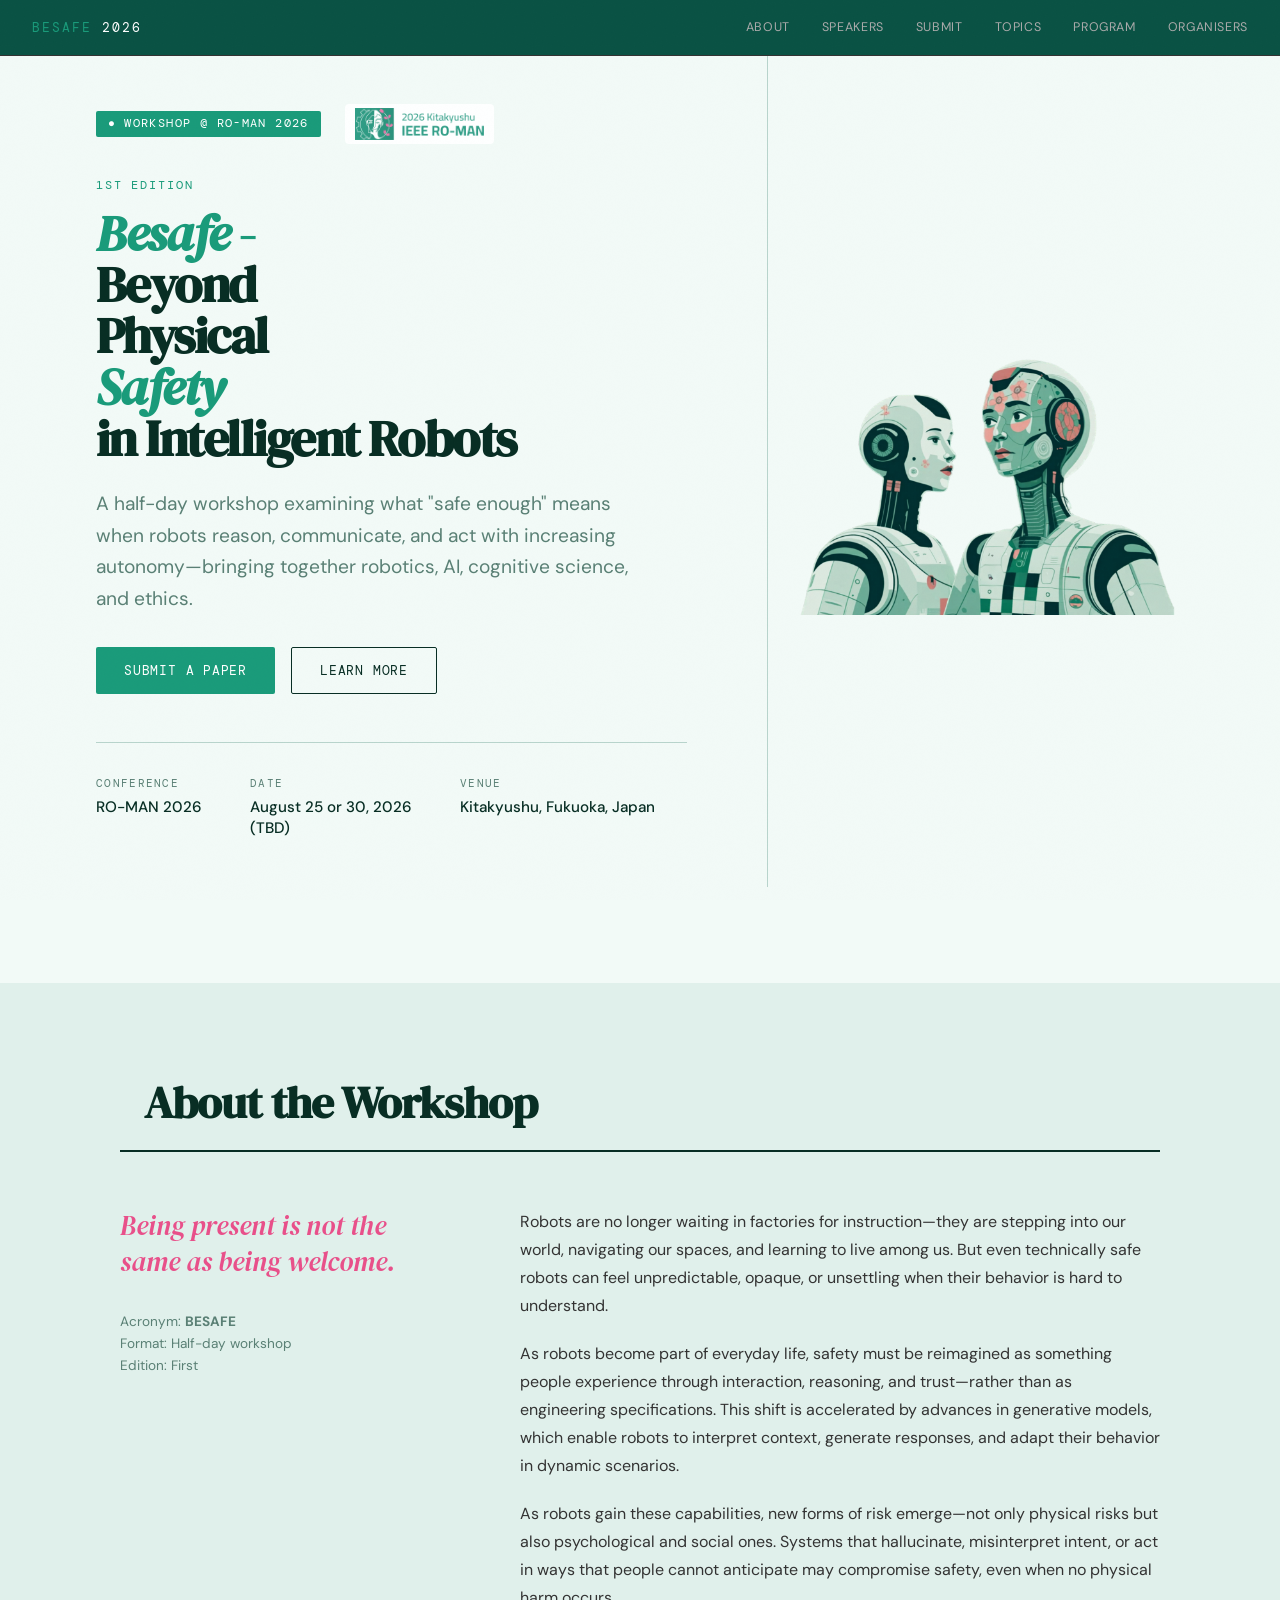
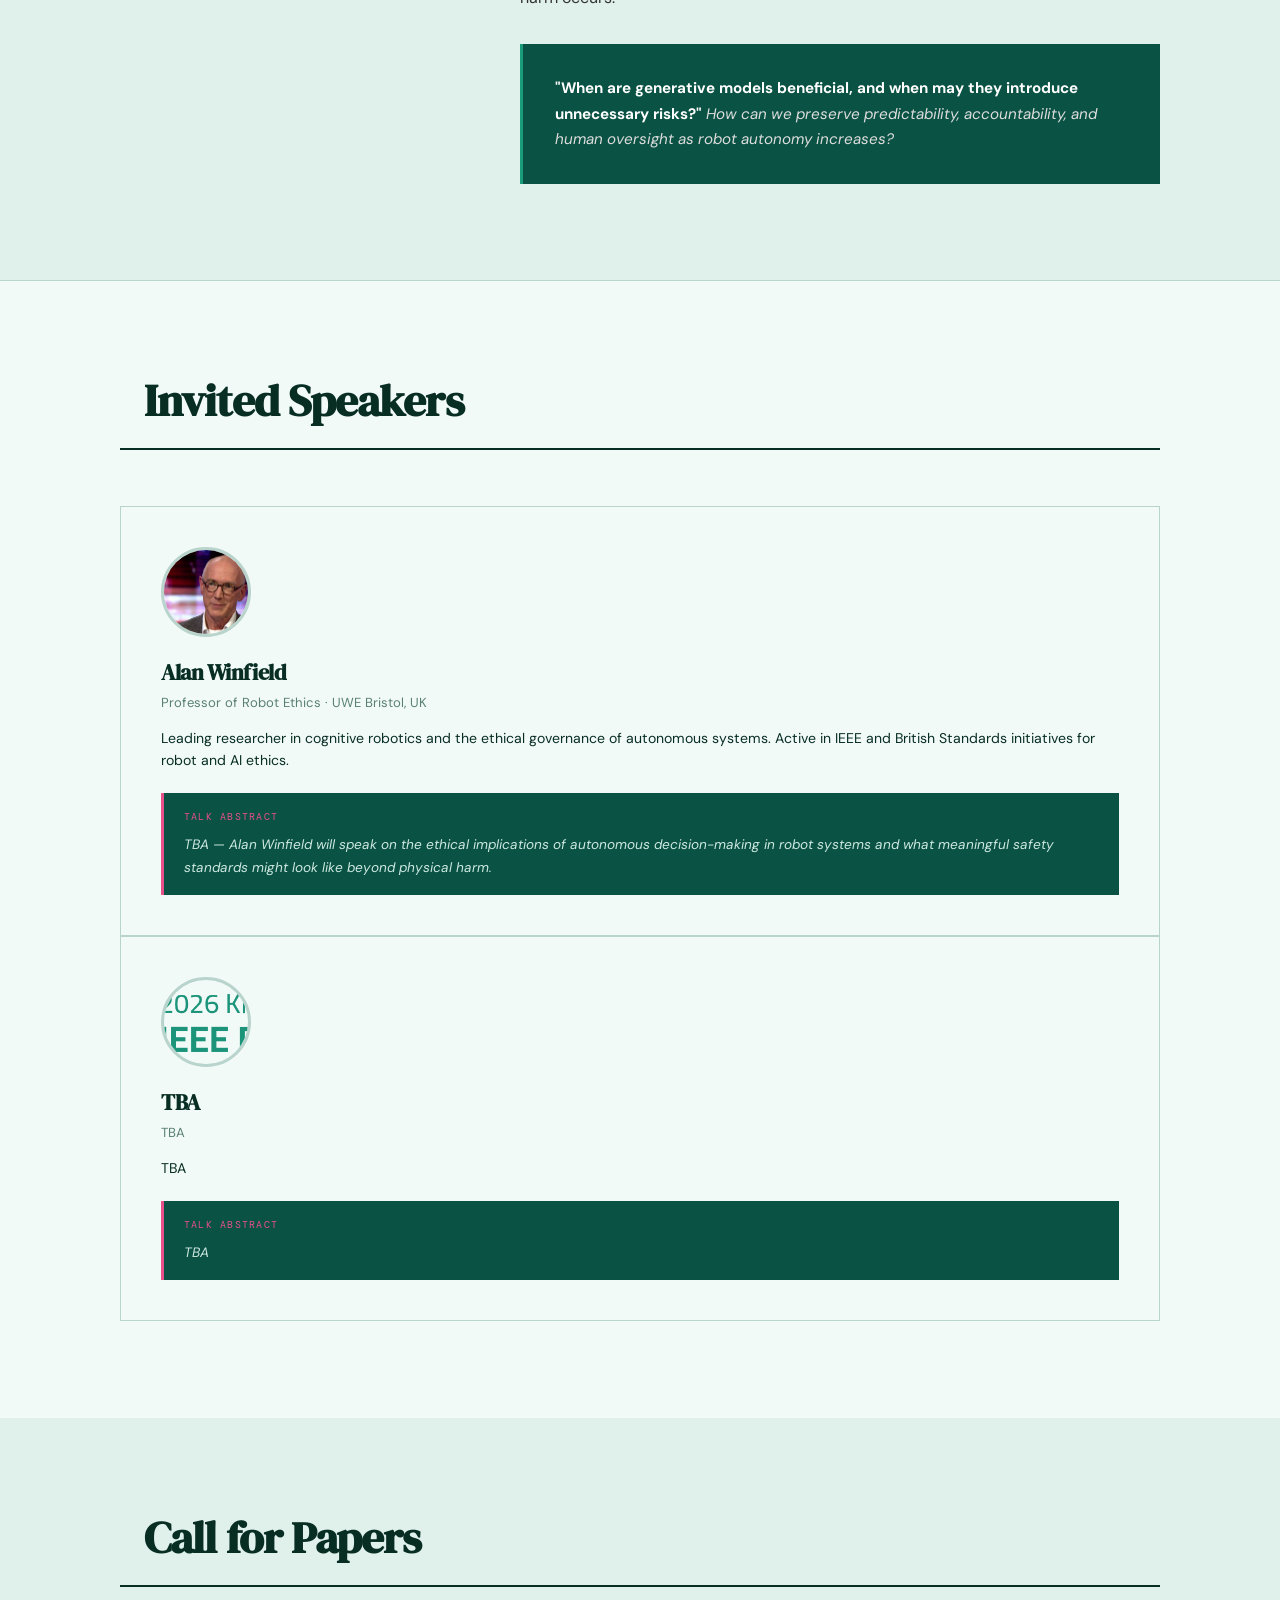
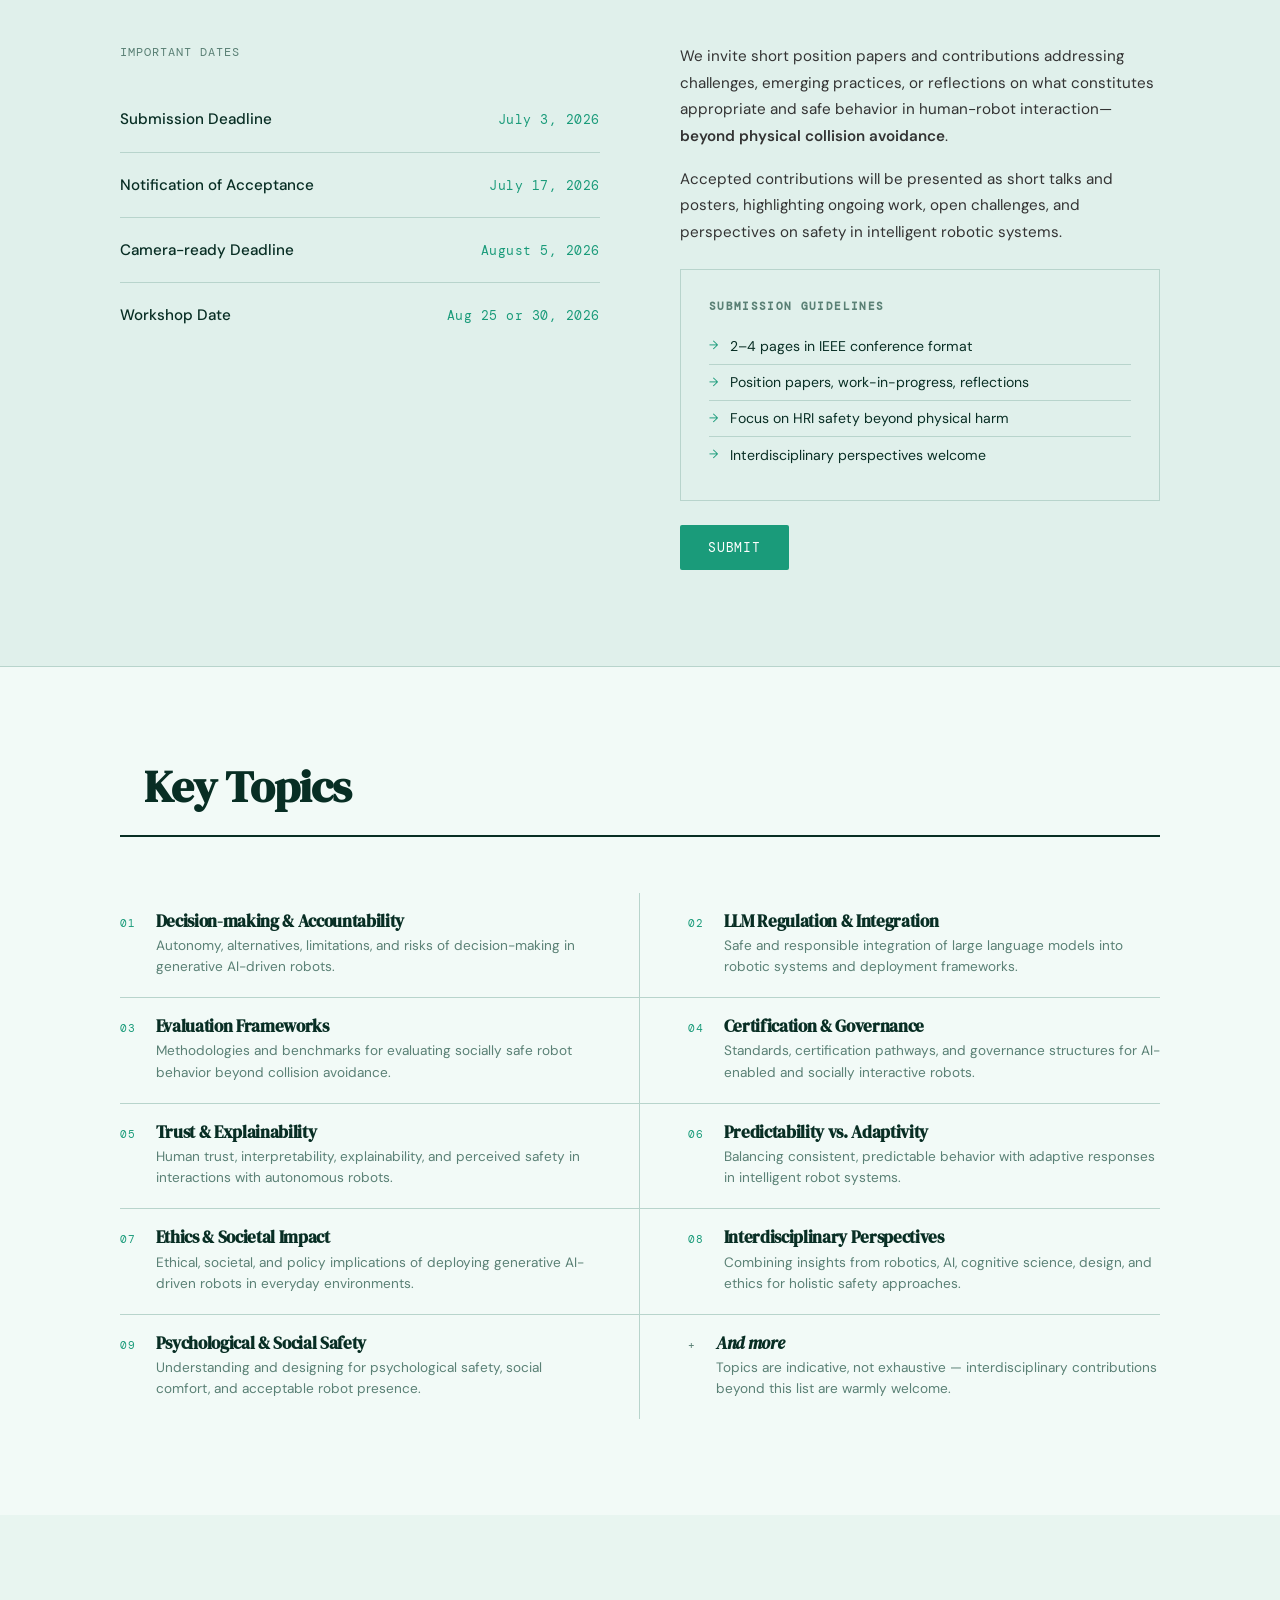
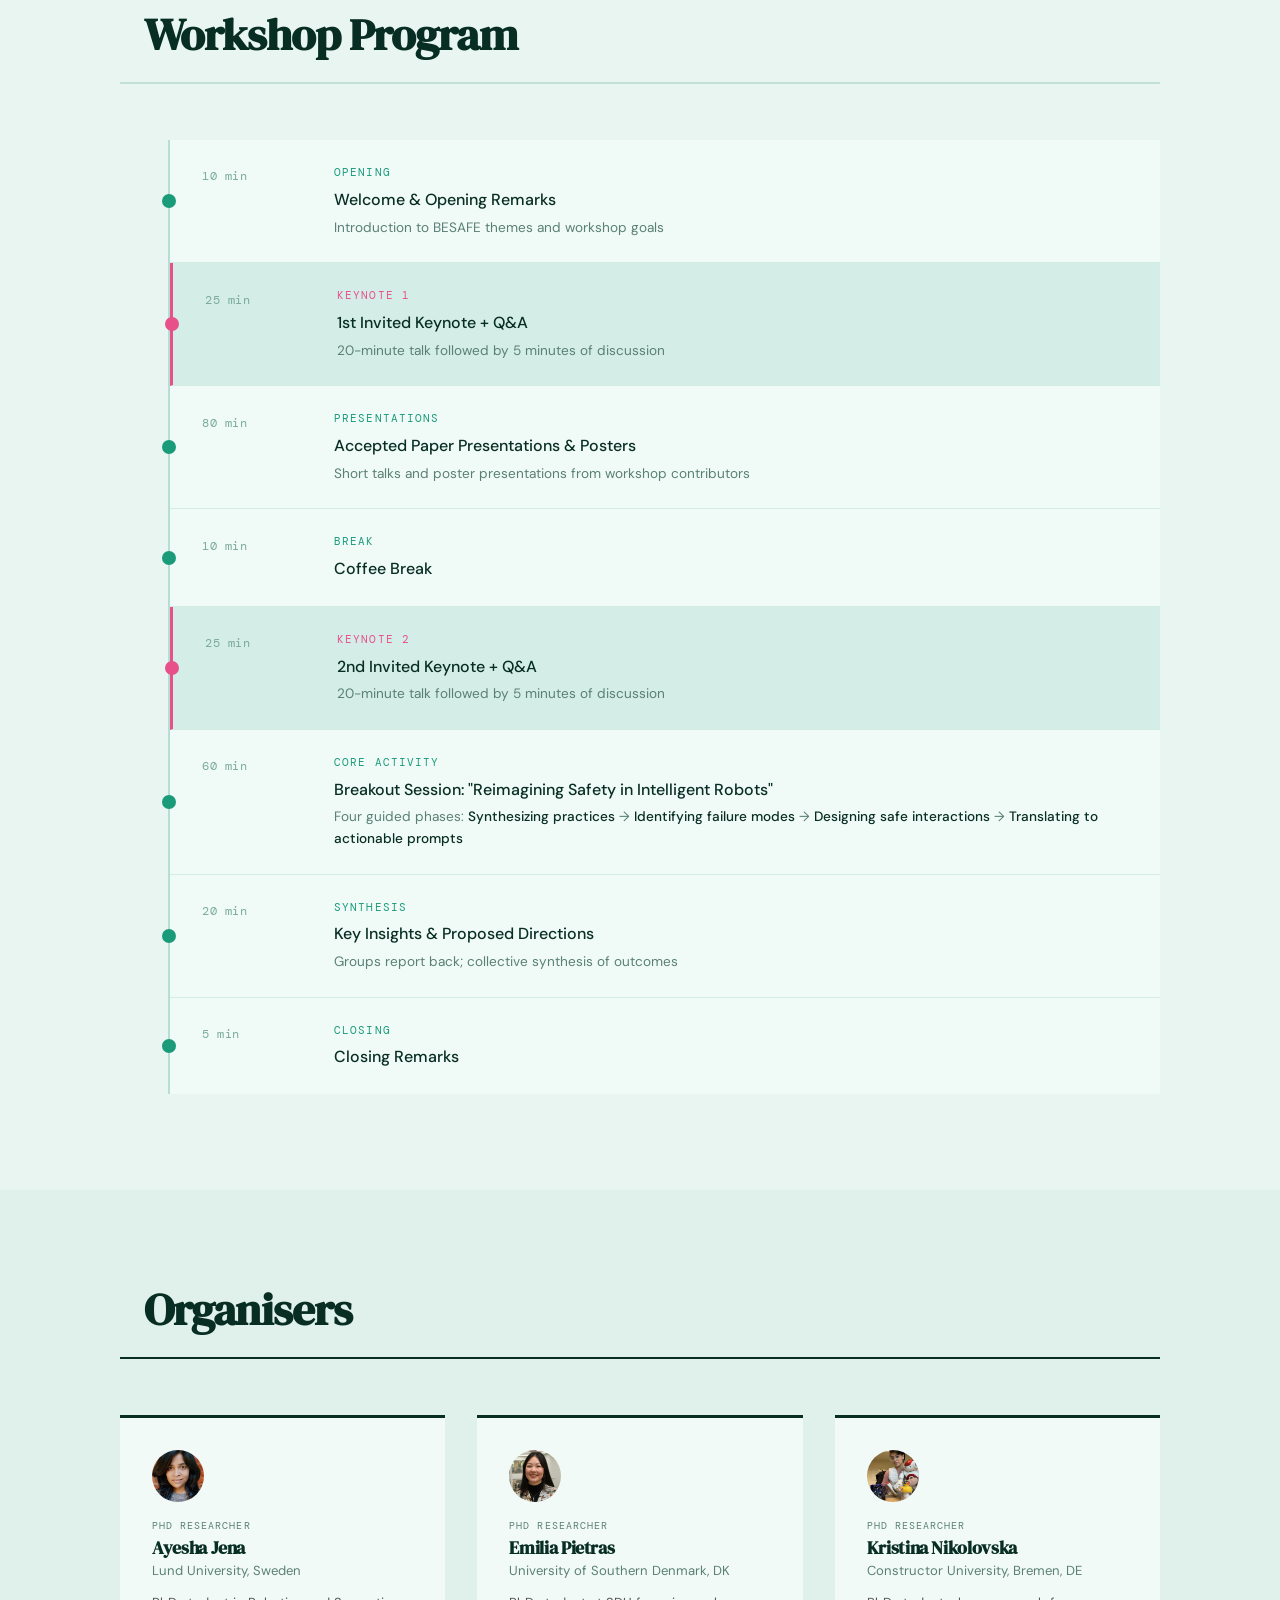
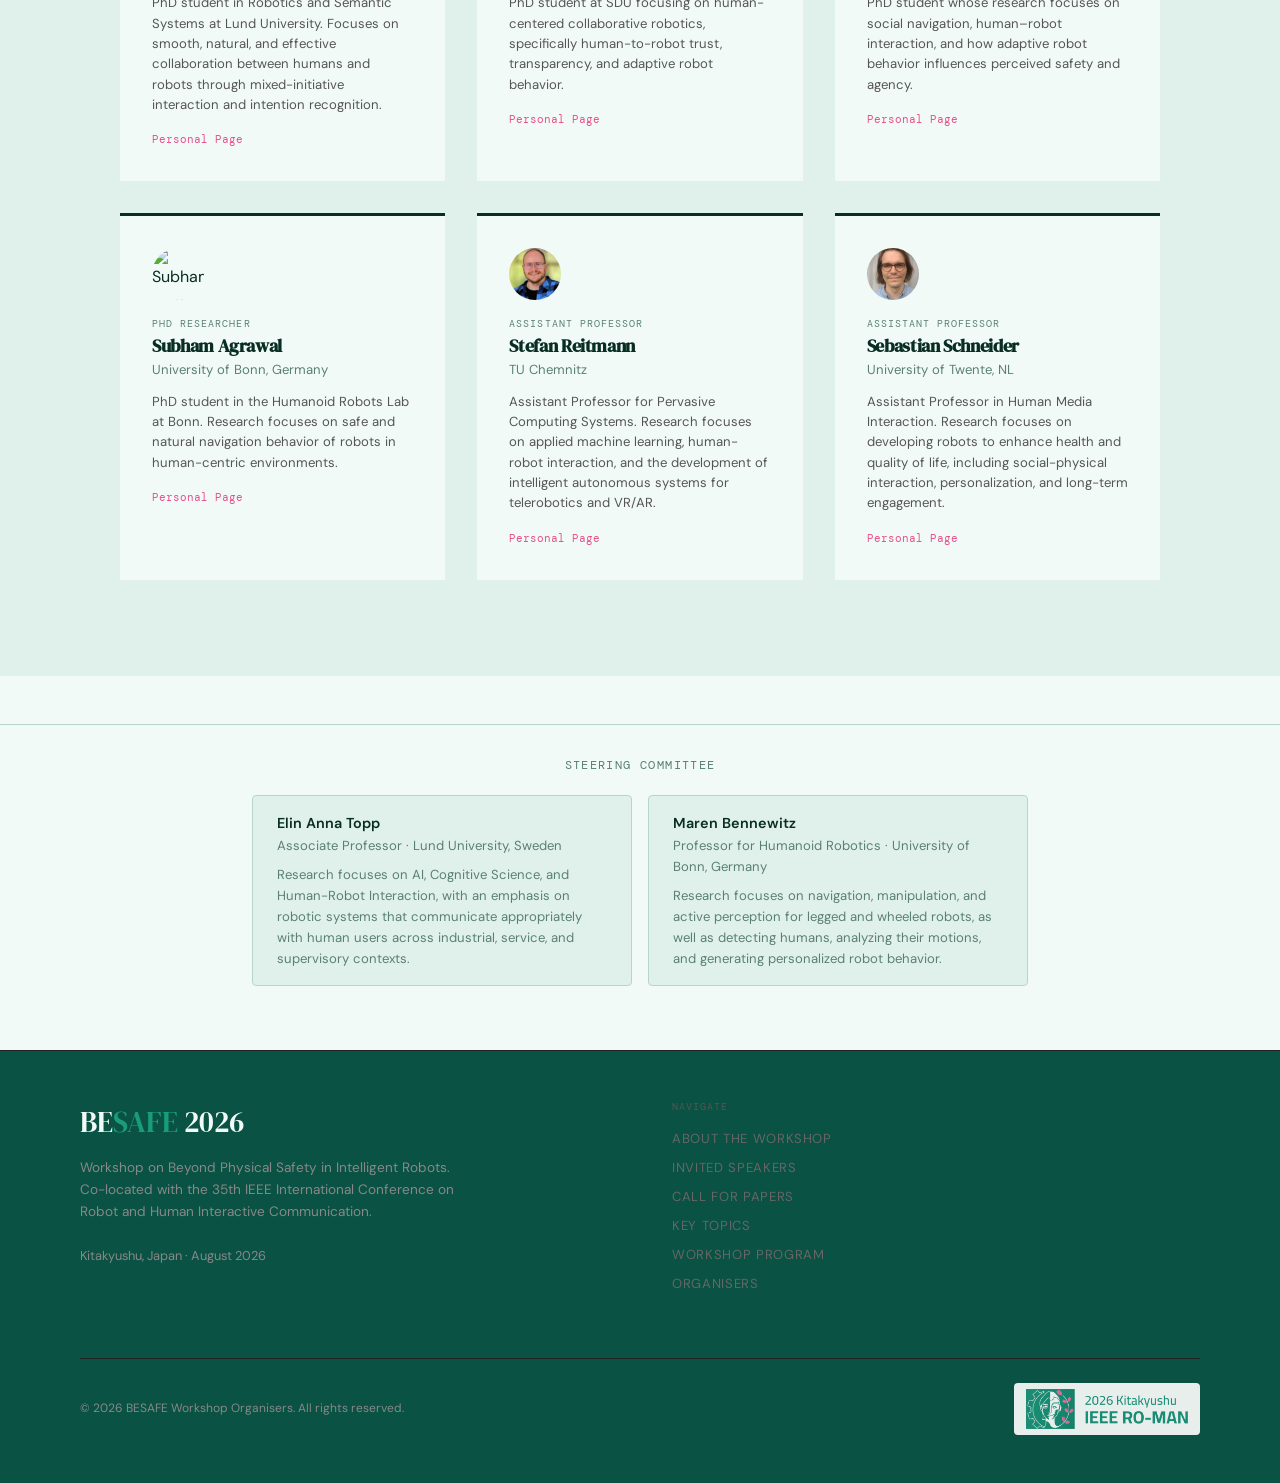
==== commit e0969422: "changes" ====
--- a/index.html
+++ b/index.html
@@ -19,16 +19,17 @@
   <div class="logo"><span>BESAFE</span> 2026</div>
   <nav>
     <a href="#about">About</a>
+    <a href="#speakers">Speakers</a>
+    <a href="#submission">Submit</a>
     <a href="#topics">Topics</a>
     <a href="#program">Program</a>
-    <a href="#speakers">Speakers</a>
     <a href="#organisers">Organisers</a>
-    <a href="#submission">Submit</a>
+
   </nav>
 </header>
 
 <!-- ══ HERO ════════════════════════════════════ -->
-<section class="hero" id="home">
+<section class="hero" id="home" style="margin-top:0; padding-top:0;">
   <div class="hero-left">
     <div>
       <div class="hero-tag-row">
@@ -41,8 +42,9 @@
       </div>
       <p class="hero-edition">1st Edition</p>
       <h1 class="hero-title display">
-        Beyond<br>Physical
+        <em>Besafe -</em> Beyond<br>Physical
         <em>Safety</em>
+         in Intelligent Robots
       </h1>
       <p class="hero-sub">
         A half-day workshop examining what "safe enough" means when robots reason, communicate, and act with increasing autonomy—bringing together robotics, AI, cognitive science, and ethics.
@@ -69,10 +71,9 @@
       </div>
     </div>
   </div>
-  <div class="hero-right">
-    <img src="besafe_image-removebg.png" alt="RO-MAN 2026 Kitakyushu"
-         style="width:100%; height:100%; object-fit:cover; display:block;">
-  </div>
+<div class="hero-right" style="display:flex; align-items:center; justify-content:center; background:#f2faf7;">    
+    <img src="2.png" alt="RO-MAN 2026 Kitakyushu" style="width:100%; height:100%; object-fit:contain; display:block;">
+</div>
 </section>
 
 <!-- ══ ABOUT ════════════════════════════════════ -->
@@ -416,11 +417,10 @@
         <div class="org-avatar-photo">
           <img src="stefan.jpg" alt="Stefan Reitmann">
         </div>
-        <div class="org-role">Postdoctoral Fellow</div>
+        <div class="org-role">Assistant Professor</div>
         <h3 class="org-name display">Stefan Reitmann</h3>
-        <p class="org-affil">Lund University, Sweden</p>
-        <p class="org-bio">Postdoctoral fellow in Robotics and Semantic Systems at Lund University. Research focuses on the interaction of AI, robotics, and VR/AR for intelligent autonomous systems.</p>
-        <a href="https://reitmania.github.io/" target="_blank" class="org-contact">Personal Page</a>
+        <p class="org-affil">TU Chemnitz</p>
+        <p class="org-bio">Assistant Professor for Pervasive Computing Systems. Research focuses on applied machine learning, human-robot interaction, and the development of intelligent autonomous systems for telerobotics and VR/AR.</p>        <a href="https://reitmania.github.io/" target="_blank" class="org-contact">Personal Page</a>
       </div>
 
       <div class="org-card">
@@ -438,6 +438,24 @@
   </div>
 </section>
 
+
+<!-- ══ Steering ════════════════════════════════════ -->
+
+<div style="margin-top:3rem; border-top:1px solid var(--rule); padding-top:2rem; padding-bottom:4rem; display:flex; flex-direction:column; align-items:center; gap:1.25rem;">
+      <p class="mono" style="color:var(--muted); font-size:0.72rem; letter-spacing:0.12em; text-transform:uppercase;">Steering Committee</p>
+      <div style="display:flex; gap:1rem; flex-wrap:wrap; justify-content:center;">
+        <div style="background:var(--warm); border:1px solid var(--rule); border-radius:4px; padding:1rem 1.5rem; max-width:380px;">
+          <div style="font-weight:600; font-size:0.9rem;">Elin Anna Topp</div>
+          <div style="color:var(--muted); font-size:0.82rem; margin-bottom:0.5rem;">Associate Professor · Lund University, Sweden</div>
+          <p style="font-size:0.82rem; color:var(--muted); line-height:1.6; margin:0;">Research focuses on AI, Cognitive Science, and Human-Robot Interaction, with an emphasis on robotic systems that communicate appropriately with human users across industrial, service, and supervisory contexts.</p>
+        </div>
+        <div style="background:var(--warm); border:1px solid var(--rule); border-radius:4px; padding:1rem 1.5rem; max-width:380px;">
+          <div style="font-weight:600; font-size:0.9rem;">Maren Bennewitz</div>
+          <div style="color:var(--muted); font-size:0.82rem; margin-bottom:0.5rem;">Professor for Humanoid Robotics · University of Bonn, Germany</div>
+          <p style="font-size:0.82rem; color:var(--muted); line-height:1.6; margin:0;">Research focuses on navigation, manipulation, and active perception for legged and wheeled robots, as well as detecting humans, analyzing their motions, and generating personalized robot behavior.</p>
+        </div>
+      </div>
+    </div>
 
 <!-- ══ FOOTER ════════════════════════════════════ -->
 <footer>
@@ -450,11 +468,12 @@
     <p class="footer-nav-title">Navigate</p>
     <nav class="footer-nav">
       <a href="#about">About the Workshop</a>
+      <a href="#speakers">Invited Speakers</a>
+      <a href="#submission">Call for Papers</a>
       <a href="#topics">Key Topics</a>
       <a href="#program">Workshop Program</a>
-      <a href="#speakers">Invited Speakers</a>
       <a href="#organisers">Organisers</a>
-      <a href="#submission">Call for Papers</a>
+      
     </nav>
   </div>
   <div class="footer-bottom">
--- a/besafe-style.css
+++ b/besafe-style.css
@@ -120,7 +120,7 @@
 }
 .hero-title {
   font-family: 'DM Serif Display', serif;
-  font-size: clamp(3.5rem, 6vw, 6.5rem);
+  font-size: clamp(2rem, 4vw, 4rem);
   line-height: 1.0;
   letter-spacing: -0.03em;
   animation: fadeSlide 0.8s 0.15s ease both;
@@ -343,14 +343,13 @@
 
 
 /* ── PROGRAM ── */
-#program { background: #07624d; color: var(--paper); }
-#program .section-title { color: var(--paper); }
-#program .section-num { color: #1f755d; }
-#program .section-header { border-bottom-color: #4b8774; }
-
+#program { background: #e8f5f0; color: var(--ink); }
+#program .section-title { color: var(--ink); }
+#program .section-num { color: #a8cfc4; }
+#program .section-header { border-bottom-color: #c2dfd7; }
 .schedule {
   display: flex; flex-direction: column; gap: 0;
-  border-left: 2px solid #2a4a40;
+  border-left: 2px solid #b8ddd5;
   margin-left: 3rem;
 }
 .schedule-item {
@@ -358,13 +357,13 @@
   grid-template-columns: 100px 1fr;
   gap: 2rem;
   padding: 1.5rem 2rem;
-  border-bottom: 1px solid #2a4a40;
+  border-bottom: 1px solid #d4ece6;
   position: relative;
   transition: background 0.2s;
-  background: #06412b;
+  background: #f0faf7;
 }
 .schedule-item:last-child { border-bottom: none; }
-.schedule-item:hover { background: #284540; }
+.schedule-item:hover { background: #ddf0ea; }
 .schedule-item::before {
   content: '';
   position: absolute;
@@ -375,14 +374,13 @@
   background: var(--accent);
   border: 2px solid var(--accent);
 }
-.schedule-item.highlight { background: #223830; border-left: 3px solid var(--accent2); }
+.schedule-item.highlight { background: #d4ede6; border-left: 3px solid var(--accent2); }
 .schedule-item.highlight::before { background: var(--accent2); border-color: var(--accent2); }
 .schedule-item.highlight .sched-label { color: var(--accent2); }
-
 .sched-time {
   font-family: 'DM Mono', monospace;
   font-size: 0.78rem;
-  color: #5a8075;
+  color: #7aaa9a;
   padding-top: 0.2rem;
   letter-spacing: 0.05em;
 }
@@ -394,10 +392,9 @@
   color: var(--accent);
   margin-bottom: 0.3rem;
 }
-.sched-title { font-size: 1rem; font-weight: 500; color: #e8e8e8; }
-.sched-desc { font-size: 0.85rem; color: #7a9990; margin-top: 0.25rem; }
-.sched-desc strong { color: #aac8c0; font-weight: 500; }
-
+.sched-title { font-size: 1rem; font-weight: 500; color: var(--ink); }
+.sched-desc { font-size: 0.85rem; color: var(--muted); margin-top: 0.25rem; }
+.sched-desc strong { color: var(--ink); font-weight: 500; }
 @media (max-width: 640px) {
   .schedule { margin-left: 1rem; }
   .schedule-item { grid-template-columns: 70px 1fr; gap: 1rem; }
@@ -544,7 +541,7 @@
 }
 
 /* ── SUBMISSION ── */
-#submission { border-top: 1px solid var(--rule); }
+#submission { border-top: 1px solid var(--paper); background: var(--warm);}
 .submission-grid {
   display: grid;
   grid-template-columns: 1fr 1fr;
